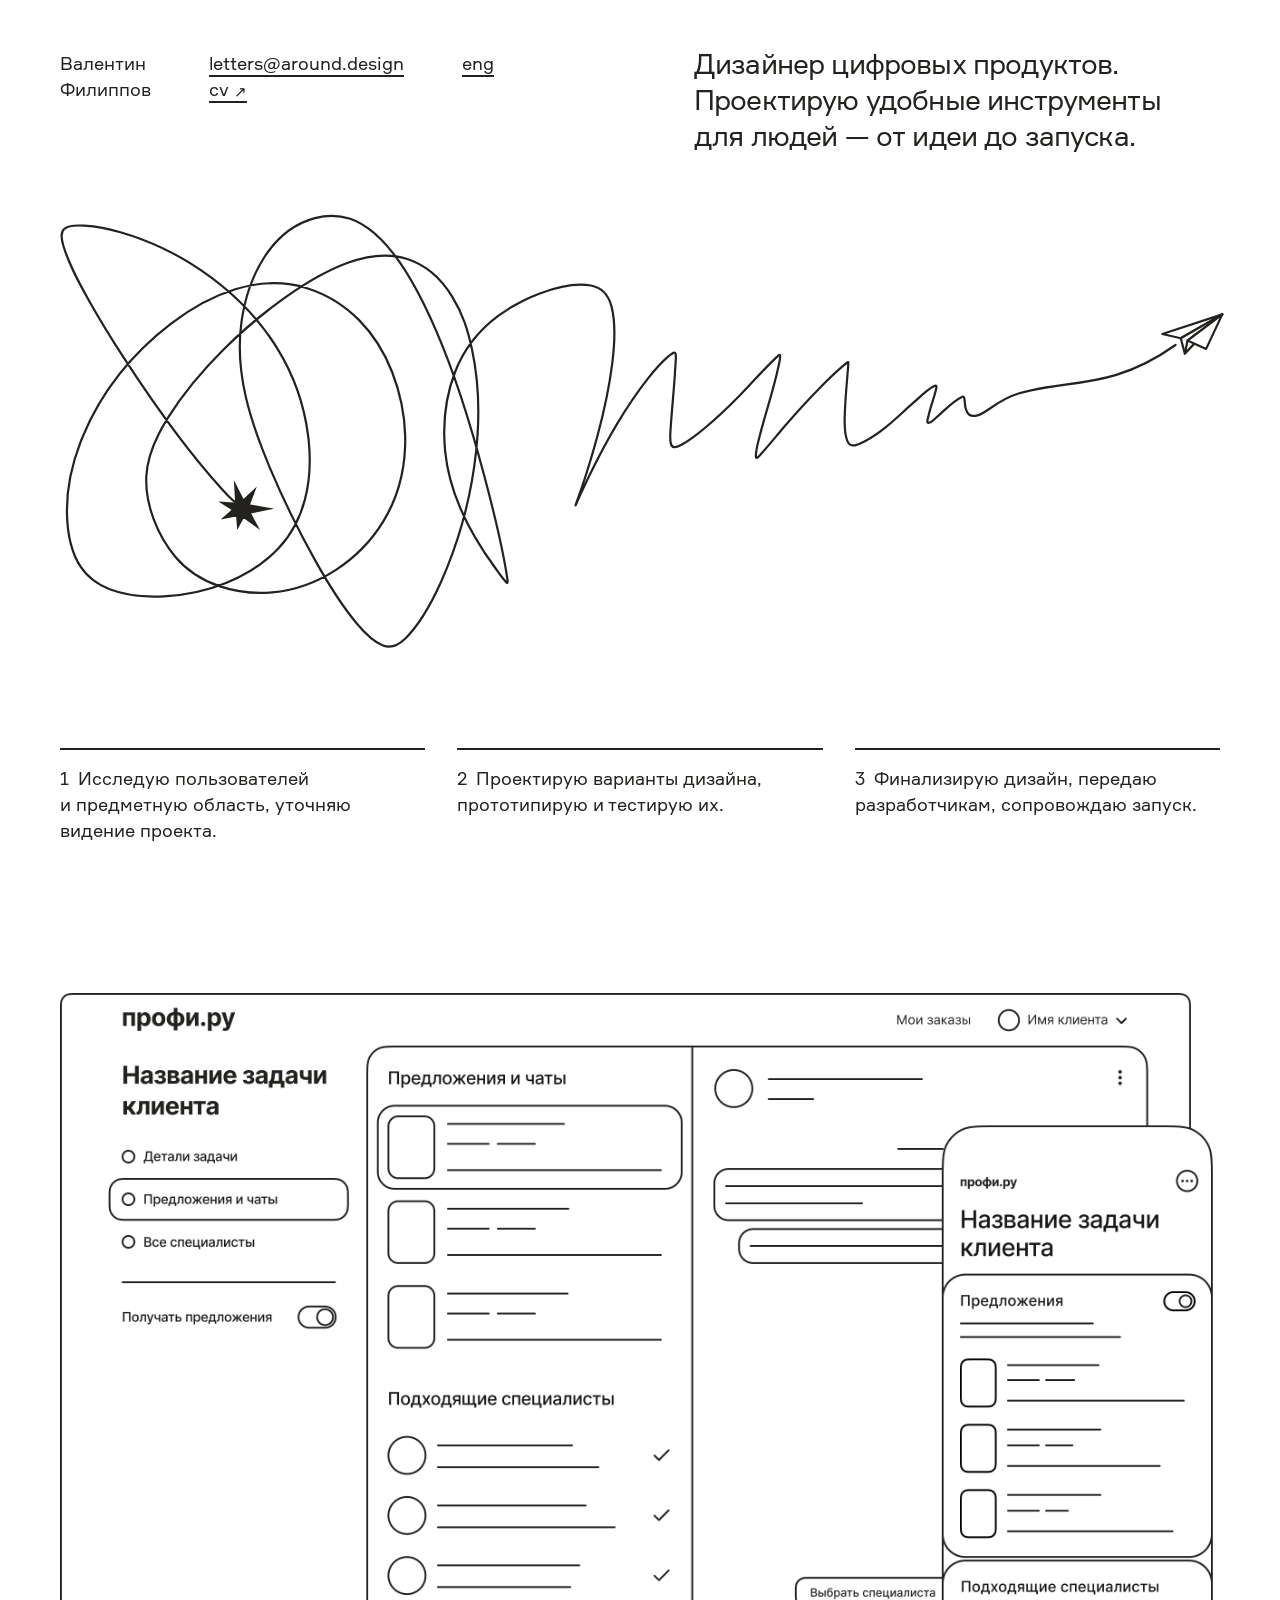
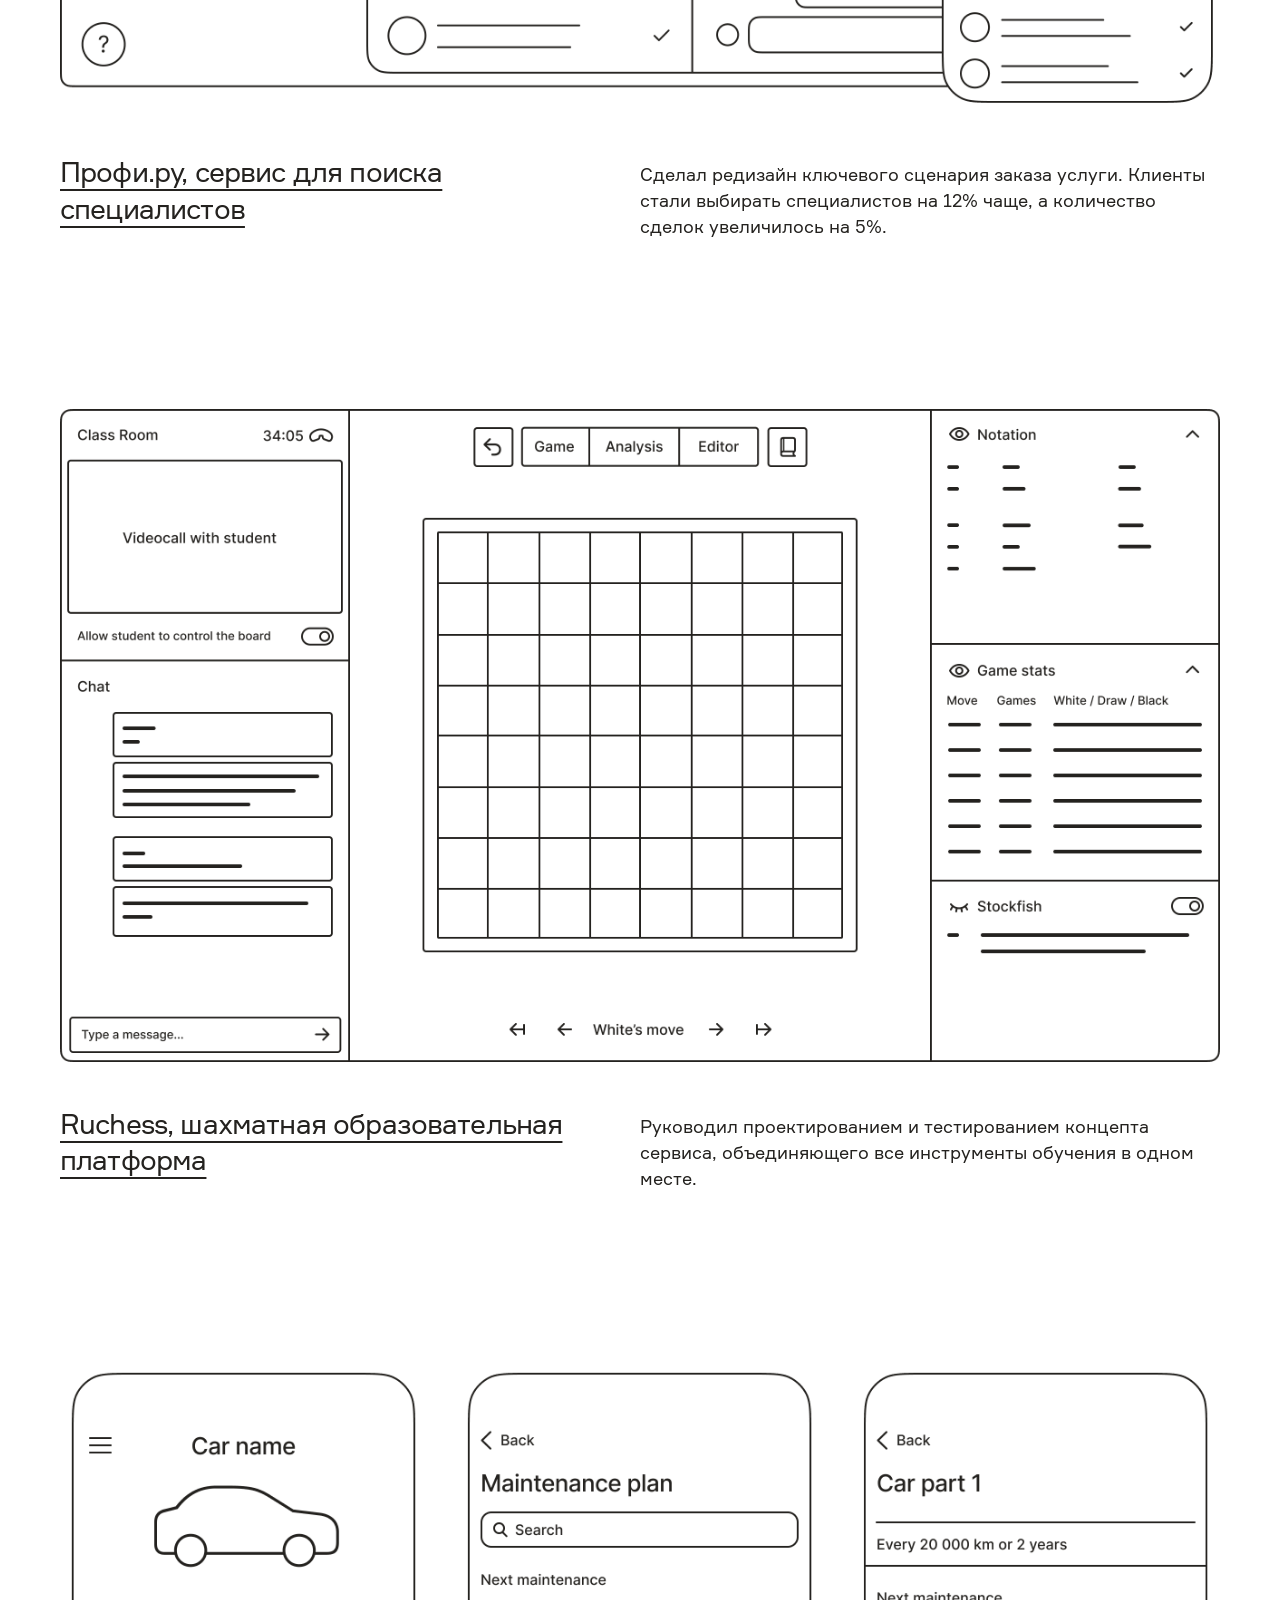
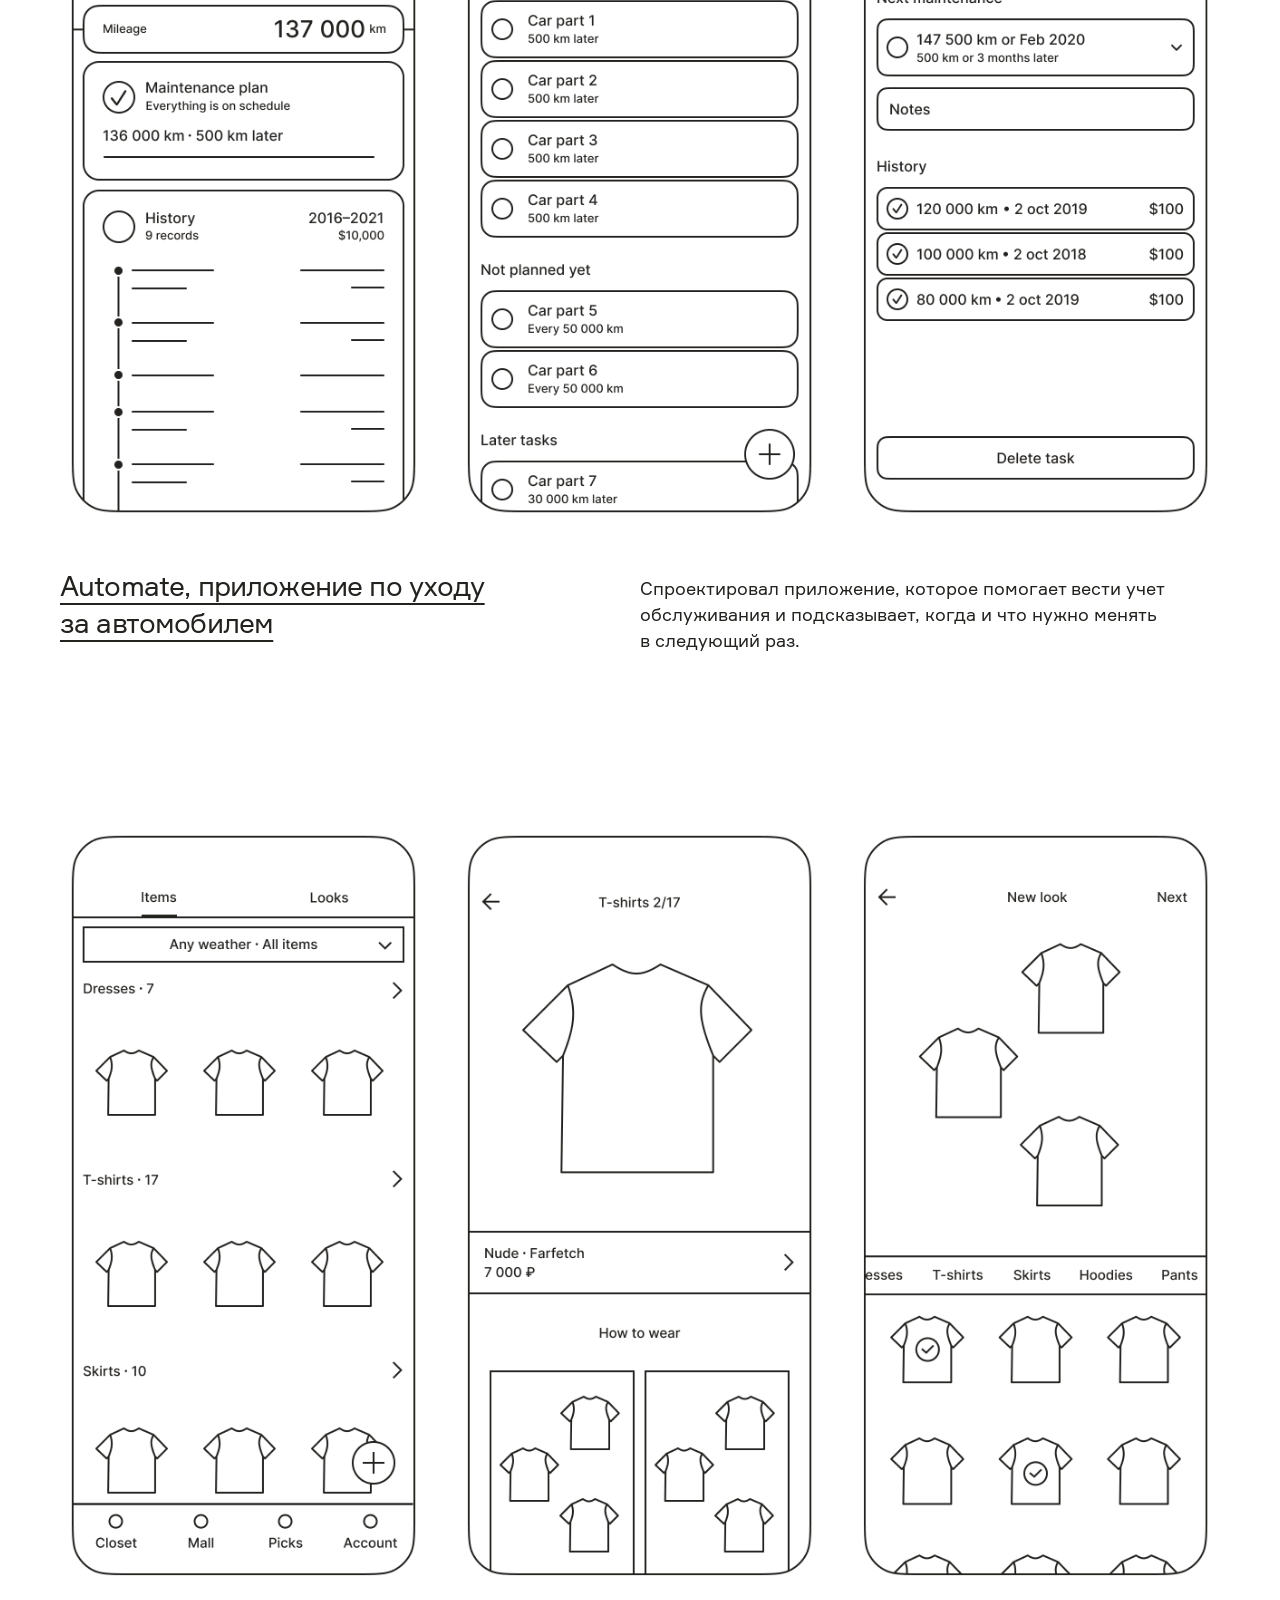
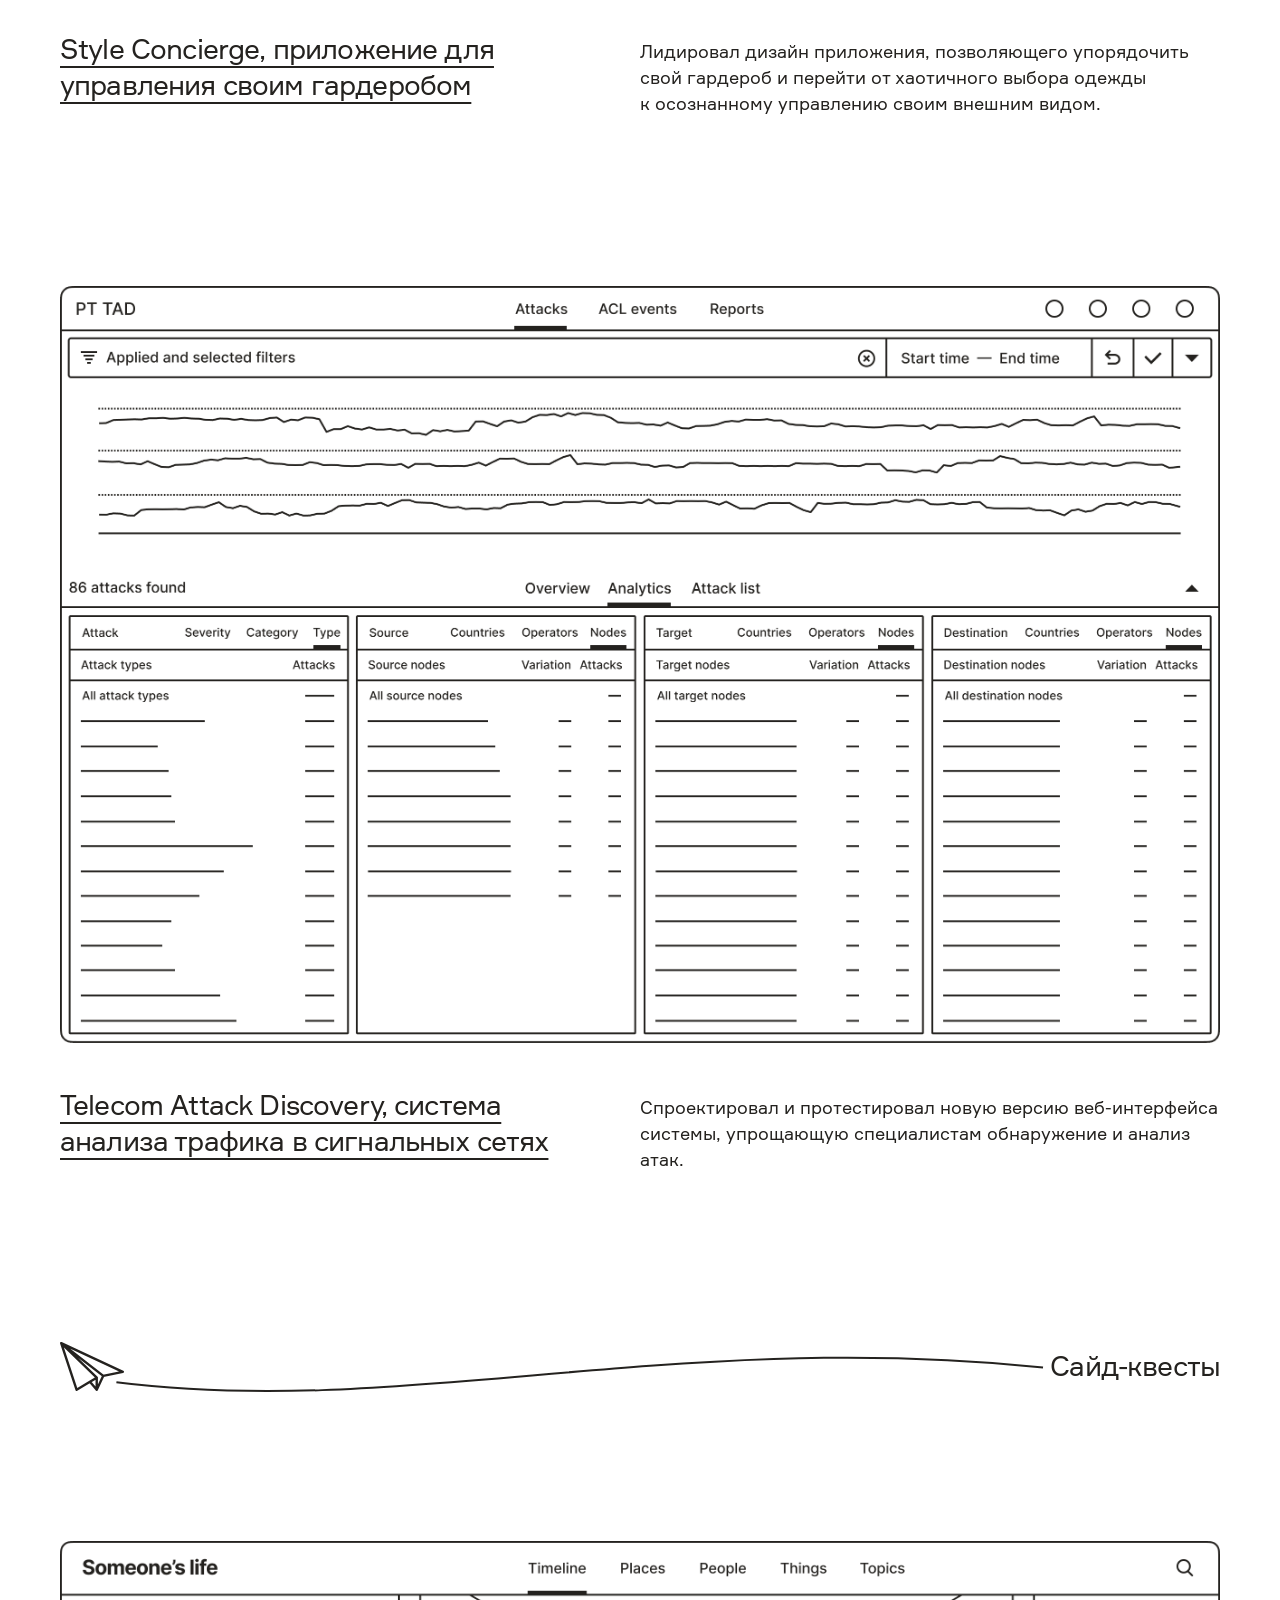
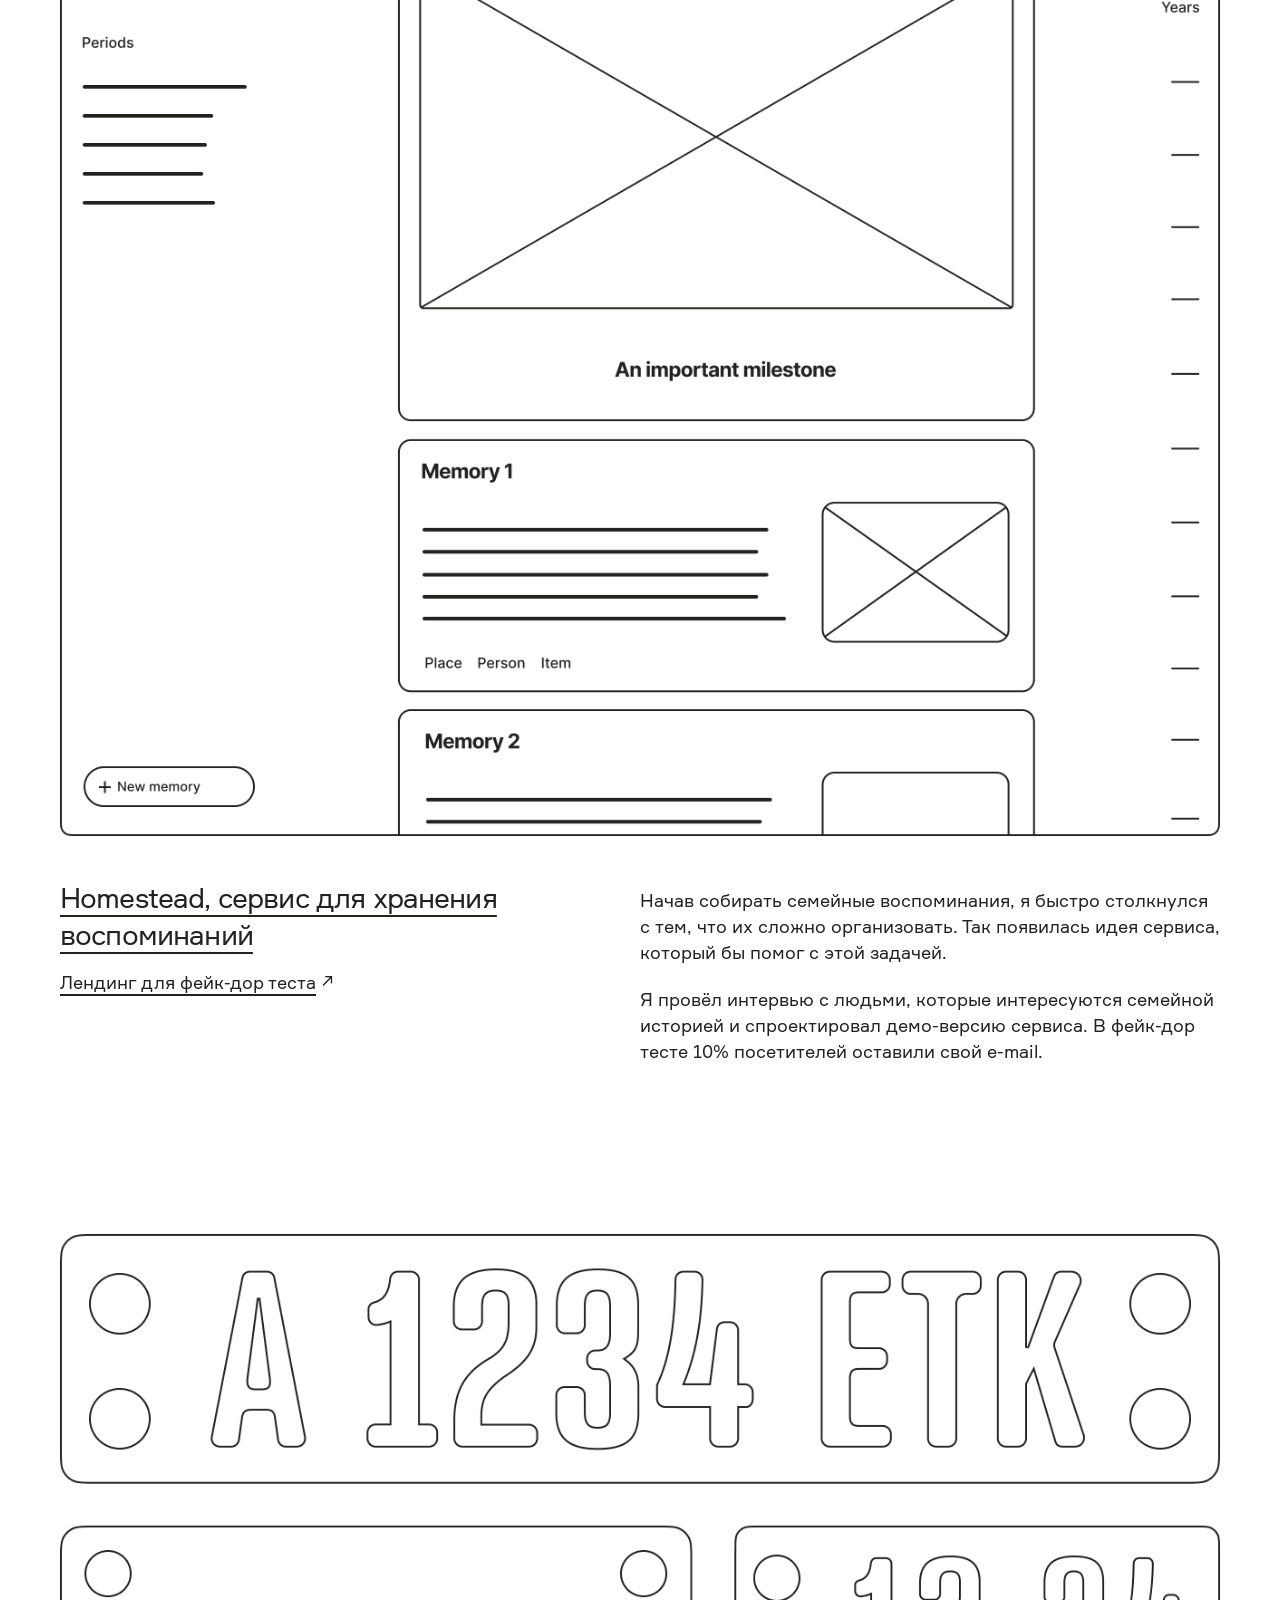
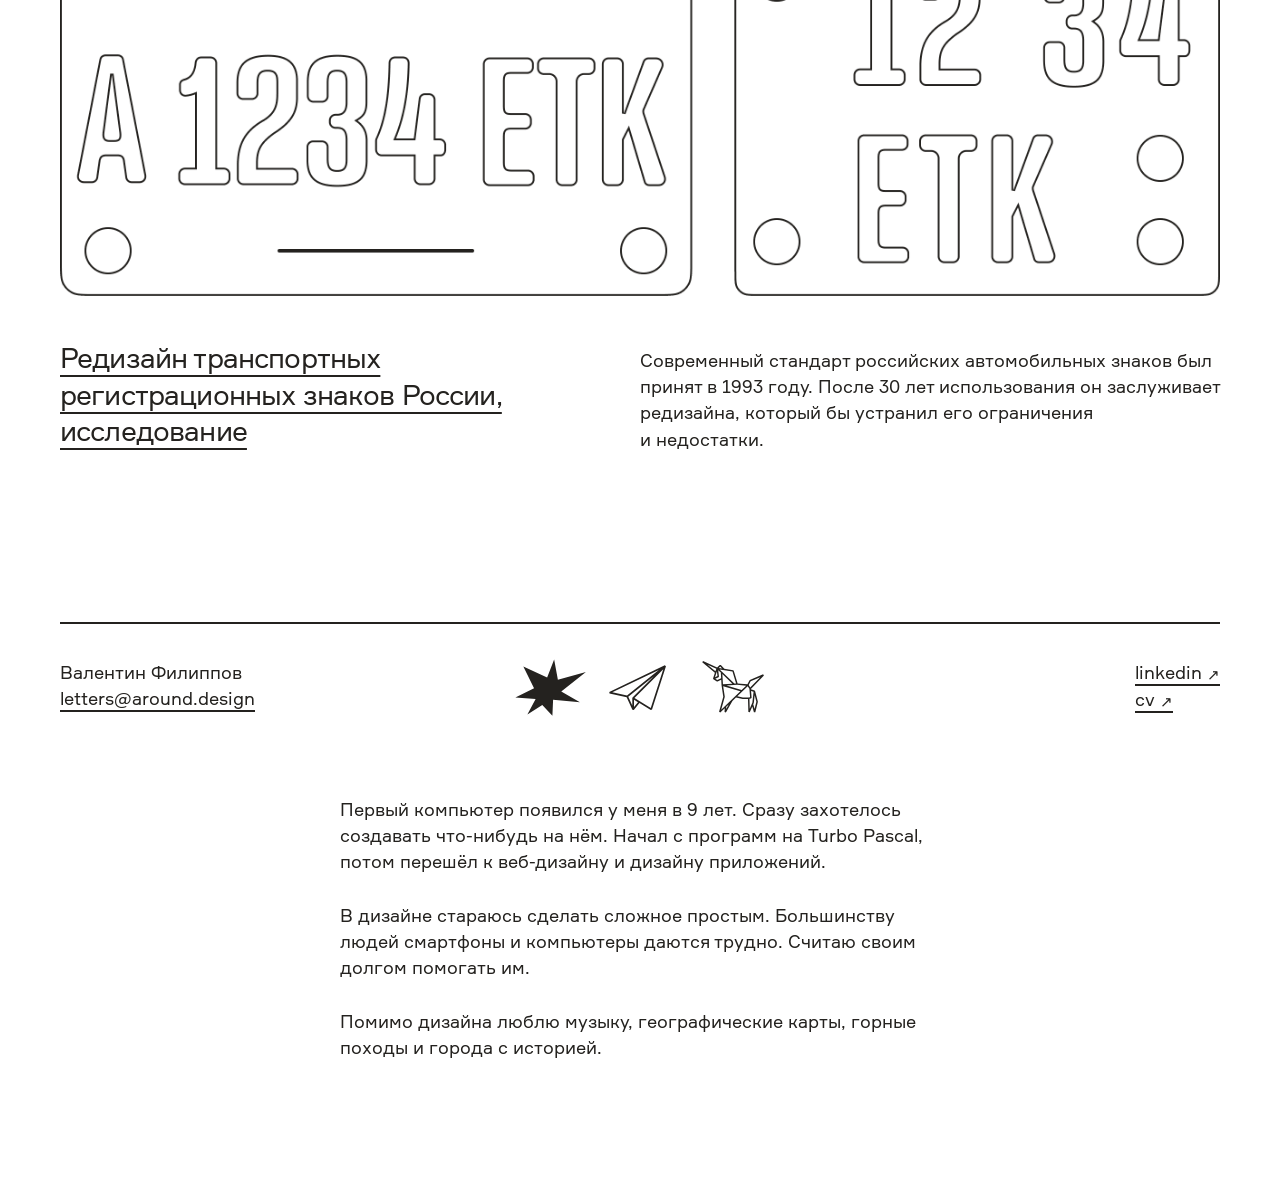
==== index.html @ aee0d285 "Let a finger tilt project images on a phone, up to the same angle as the cursor. Co-authored-by: Cur" ====
<!DOCTYPE html>
<html lang="ru">
<head>
    <meta charset="utf-8">
    <meta name="viewport" content="width=device-width, initial-scale=1.0">
    <title data-i18n="page_title">Валентин Филиппов, дизайнер цифровых продуктов</title>
    <meta id="meta-description" name="description" content="Валентин Филиппов — продуктовый дизайнер с опытом 15+ лет. Помогаю создавать профессиональные инструменты и B2C-приложения: от исследований и запуска MVP до роста метрик.">
    <meta name="author" content="Валентин Филиппов">
    <link rel="canonical" href="https://cv.around.design/">
    <link href="images/favicon.png" rel="icon">
    <link rel="stylesheet" href="style.css?v=77">
    <link rel="modulepreload" href="project-tilt.js?v=5">
    <link rel="modulepreload" href="hero-3d/hero-site.js?v=19">
    <link rel="modulepreload" href="hero-3d/hero-scene.js?v=12">
    <link rel="modulepreload" href="hero-3d/hero-shape.js?v=8">
    <link rel="modulepreload" href="hero-3d/geometry.js">

    <!-- Open Graph -->
    <meta property="og:type" content="profile">
    <meta property="og:locale" content="ru_RU">
    <meta property="og:site_name" content="Валентин Филиппов">
    <meta id="og-title" property="og:title" content="Валентин Филиппов, дизайнер цифровых продуктов">
    <meta id="og-description" property="og:description" content="Портфолио">
    <meta property="og:url" content="https://cv.around.design/">
    <meta property="og:image" content="https://cv.around.design/images/_og_image.png">

    <!-- Twitter Card -->
    <meta name="twitter:card" content="summary_large_image">
    <meta id="twitter-title" name="twitter:title" content="Валентин Филиппов, дизайнер цифровых продуктов">
    <meta id="twitter-description" name="twitter:description" content="Портфолио">
    <meta name="twitter:image" content="https://cv.around.design/images/_og_image.png">

    <!-- Structured data -->
    <script type="application/ld+json">
    {
        "@context": "https://schema.org",
        "@type": "Person",
        "name": "Валентин Филиппов",
        "alternateName": "Valentin Filippov",
        "jobTitle": "Product Designer",
        "email": "mailto:letters@around.design",
        "url": "https://cv.around.design/",
        "sameAs": [
            "https://www.linkedin.com/in/valentin-filippov/"
        ]
    }
    </script>
</head>
<body>
    <div class="page-wrapper">
        
        <header class="header container-wide fade-in delay-1">
            <div class="col-name" data-i18n="name">
                Валентин<br>Филиппов
            </div>
            <div class="header-gutter" aria-hidden="true"></div>
            <div class="col-contacts">
                <a href="mailto:letters@around.design" class="email-link"><span class="email-full">letters@around.design</span><span class="email-short">email</span></a><br class="email-br">
                <a href="files/Valentin Filippov CV.pdf" target="_blank" rel="noopener noreferrer" class="cv-link" data-i18n="cv" data-i18n-href="cv_link">CV <span class="arrow">↗</span></a>
            </div>
            <div class="header-gutter" aria-hidden="true"></div>
            <div class="col-language">
                <a href="#" id="lang-toggle" class="pseudo-link">eng</a>
            </div>
            <div class="col-hero">
                <h1 data-i18n="hero"><span class="hero-role-long">Дизайнер цифровых&nbsp;продуктов</span><span class="hero-role-short">Дизайнер&nbsp;продукта</span>. Проектирую&nbsp;удобные инструменты для&nbsp;людей &#151; от&nbsp;идеи до запуска. <a href="mailto:letters@around.design">Связаться</a></h1>
            </div>
            
            <div class="divider container-wide fade-in delay-2">
                <div class="hero-3d" id="hero-3d" aria-hidden="true">
                    <svg class="hero-sizer svg-desktop" viewBox="0 0 1577 589" width="1577" height="589" aria-hidden="true"></svg>
                    <svg class="hero-sizer svg-mobile" viewBox="0 0 407 275" width="407" height="275" aria-hidden="true"></svg>
                    <svg class="hero-scene hero-scene-desktop" xmlns="http://www.w3.org/2000/svg" viewBox="-851.58 -341.62 1703.16 683.24" fill="none" aria-hidden="true" width="100%" height="100%" preserveAspectRatio="xMidYMid meet">
  <path class="hero-line" fill="none" stroke="#24221f" stroke-width="3" stroke-linecap="round" stroke-linejoin="round" d="M-544.8 100.9C-554.2 95.3 -561.2 87.3 -568.5 79.2C-618.3 24 -661.8 -37.4 -702.2 -99.7C-719.4 -126.2 -733.2 -148.4 -748.6 -175.8C-762.2 -200 -776.3 -225.2 -784.4 -251.9C-786.3 -258.1 -789.4 -269 -783.8 -274.6C-777.5 -280.7 -763.8 -280 -756.3 -279.5C-741.1 -278.5 -720.9 -274.7 -706.9 -270.5C-667.7 -259.1 -630.3 -241.4 -596.6 -218.4C-555.8 -190.5 -519.9 -155 -493.7 -112.8C-469.4 -73.6 -454.8 -29.3 -450.6 16.6C-446 67.3 -455.9 120.5 -491.7 158.8C-530.7 200.4 -592 221.8 -647.9 224.4C-687 226.2 -736.6 220.2 -760.6 184.8C-774.8 163.8 -779.1 136.3 -779.6 111.6C-780.2 78.4 -773.2 46 -761.3 15.2C-736.5 -48.9 -692.4 -104.5 -638.1 -146.2C-586.3 -186 -518.8 -215.1 -453.2 -194.5C-397.7 -177 -358.5 -134.1 -337.7 -80.9C-312.1 -15.5 -312.1 61 -349.3 122.1C-381.5 174.8 -438.8 213.7 -500.8 219C-548.5 223 -600.5 208.3 -632.1 170.8C-656.5 141.8 -673.6 99.4 -671.7 61.1C-670.3 32 -657.4 5.6 -642.2 -18.5C-620.7 -52.8 -594 -84.1 -565.3 -112.5C-546.3 -131.4 -519.5 -154.7 -498 -170.8C-467.4 -193.9 -434 -215.7 -397.8 -229C-372.5 -238.3 -344.4 -242.8 -318 -234.5C-291.2 -226.2 -270.2 -206.4 -255.9 -183C-241.3 -159 -234.8 -138.9 -228.9 -111.1C-217.8 -58.9 -218.3 -4.9 -225.9 47.8C-233.6 101.8 -248.9 155.1 -271.1 204.9C-283.3 232 -298.7 261.7 -320.6 282.7C-329 290.6 -338.7 295.4 -349.9 291.2C-364.2 285.7 -376.4 272.3 -385.9 260.9C-408 234.5 -426 204.6 -442.7 174.5C-464.8 134.9 -485 93.9 -502.7 52.1C-529.8 -12 -552.4 -79.3 -542.2 -149.8C-533.9 -207.3 -503.6 -273.6 -442.5 -289.8C-428 -293.6 -412.6 -294.7 -395.6 -289.2C-366.6 -279.7 -344.7 -254.7 -327.8 -230.5C-299.4 -189.9 -279.4 -143.3 -261.8 -97.3C-242.2 -45.6 -226.3 7.5 -212.2 60.9C-199.9 107 -187.7 154 -180.8 201.2C-180.6 202.8 -180.3 207.2 -181.5 206.1C-187.3 200.3 -192.5 192.4 -197.2 185.9C-231.7 138.9 -259.7 86.2 -265.4 27.2C-269 -9.1 -265 -47.1 -251.7 -81.3C-239.8 -111.9 -219.5 -137.2 -193.4 -156.8C-174.4 -171 -158.9 -179.1 -136.7 -187.4C-115.9 -195.2 -90 -202.3 -67.4 -198.2C-52.1 -195.5 -43.5 -184.9 -39.5 -170.5C-32.6 -145.5 -35.1 -117.4 -38.3 -92.1C-45.5 -34.6 -61.5 22.1 -79.8 77C-82.3 84.6 -85.3 92.1 -87.9 99.7C-89.5 104.6 -83.8 90.5 -81.6 85.9C-66.7 53.8 -50.8 22 -32.7 -8.4C-19.6 -30.4 -5.5 -51.8 10.4 -71.9C18.8 -82.6 27.9 -93.2 38.4 -102.1C38.8 -102.5 44.1 -106.6 45.6 -107C48.5 -108 48.3 -101.8 48.1 -98.3C46.5 -62.3 42.9 -33.3 40.9 -0.7C40.5 4.6 40 11.6 41.5 17.1C43.1 23 47.8 22.1 52.5 20C65.3 14.2 77 4.4 87.6 -4.5C104.5 -18.5 120.3 -33.7 135.7 -49.4C152.2 -66.3 167.6 -84.3 184.9 -100.5C186.3 -101.8 189.5 -105.3 189.8 -103.4C190.4 -98.5 188.3 -90.8 187.3 -86.4C180.6 -54.9 169.9 -24.3 162.1 6.9C160 15.2 156.7 25.6 157 34.5C157.2 39.7 163.2 31.7 163.6 31.2C174.9 19 185.3 5.8 196.1 -6.8C211.6 -24.9 227.5 -42.4 244.2 -59.3C254.5 -69.7 265.1 -80 276.3 -89.5C277.6 -90.6 279 -91.8 280.4 -92.8C281 -93.3 282.5 -94.7 282.7 -93.9C282.7 -89.5 282.3 -86.3 282 -82.6C280.6 -65.2 278.9 -47.9 278.2 -30.5C277.7 -17.3 275.9 1.1 281.6 13.7C286.1 23.9 297.5 17.4 303.9 14.1C329.6 1.3 350.2 -20.5 371.6 -39.2C379.8 -46.4 388.9 -55.9 398.8 -61.2C404.3 -64.3 402.3 -58.3 401.5 -55.1C398.7 -43.8 394.3 -32.9 391.8 -21.6C391.1 -18.2 388.4 -11.3 391.8 -11.3C395.6 -11.3 403.1 -19.6 405.3 -21.4C415.1 -30 425.6 -41.6 437.8 -47C441.8 -48.7 440.4 -38 441.9 -32.3C444.5 -22.8 448 -19.1 458.5 -21.6C470.5 -24.4 484.5 -42.3 514 -51.3C581 -71.7 640 -55.1 727.5 -117.3"/>
  <path class="hero-star" fill="#24221f" fill-rule="nonzero" d="M-521.4 75.2L-533.8 107.9L-537.1 105.7ZM-542 105.8L-537.1 105.7L-533.8 107.9ZM-521.4 75.2L-537.1 105.7L-543.8 101.2ZM-542 105.8L-543.8 101.2L-537.1 105.7ZM-521.4 75.2L-543.8 101.2L-547.1 99ZM-542 105.8L-547.1 99L-543.8 101.2ZM-552.7 66.3L-535 101L-538.9 102ZM-542 105.8L-538.9 102L-535 101ZM-552.7 66.3L-538.9 102L-546.6 104.1ZM-542 105.8L-546.6 104.1L-538.9 102ZM-552.7 66.3L-546.6 104.1L-550.5 105.2ZM-542 105.8L-550.5 105.2L-546.6 104.1ZM-573.9 95.3L-542 97.4L-545.7 100.3ZM-542 105.8L-545.7 100.3L-542 97.4ZM-573.9 95.3L-545.7 100.3L-548.2 107.9ZM-542 105.8L-548.2 107.9L-545.7 100.3ZM-573.9 95.3L-548.2 107.9L-547 112.6ZM-542 105.8L-547 112.6L-548.2 107.9ZM-542 105.8L-543.2 109.6L-547 112.6ZM-542 105.8L-540.7 102L-543.2 109.6ZM-542 105.8L-542 97.4L-540.7 102ZM-570.6 119.8L-547.7 99.7L-543 101.8ZM-570.6 119.8L-543 101.8L-539.5 109ZM-570.6 119.8L-539.5 109L-540.7 114ZM-548.2 134.2L-550.3 106.3L-547.3 111.2ZM-542 105.8L-547.3 111.2L-550.3 106.3ZM-548.2 134.2L-547.3 111.2L-539.5 112.9ZM-542 105.8L-539.5 112.9L-547.3 111.2ZM-548.2 134.2L-539.5 112.9L-534.7 109.7ZM-542 105.8L-534.7 109.7L-539.5 112.9ZM-542 105.8L-537.7 104.8L-534.7 109.7ZM-542 105.8L-545.5 103.1L-537.7 104.8ZM-542 105.8L-550.3 106.3L-545.5 103.1ZM-517 134.2L-546.2 113.2L-543.2 110.5ZM-542 105.8L-543.2 110.5L-546.2 113.2ZM-517 134.2L-543.2 110.5L-537.2 105.2ZM-542 105.8L-537.2 105.2L-543.2 110.5ZM-517 134.2L-537.2 105.2L-534.2 102.6ZM-542 105.8L-534.2 102.6L-537.2 105.2ZM-498 105.3L-539.1 113.7L-539.2 109.7ZM-542 105.8L-539.2 109.7L-539.1 113.7ZM-498 105.3L-539.2 109.7L-539.3 101.7ZM-542 105.8L-539.3 101.7L-539.2 109.7ZM-498 105.3L-539.3 101.7L-539.3 97.7ZM-542 105.8L-539.3 97.7L-539.3 101.7ZM-542 105.8L-548.9 101.8L-542 97.8ZM-542 105.8L-548.9 109.8L-548.9 101.8ZM-542 105.8L-542 113.8L-548.9 109.8ZM-542 105.8L-535.1 109.8L-542 113.8ZM-542 105.8L-535.1 101.8L-535.1 109.8ZM-542 105.8L-542 97.8L-535.1 101.8ZM-542 105.8L-542 113.8L-548.9 109.8ZM-542 105.8L-548.9 109.8L-548.9 101.8ZM-542 105.8L-548.9 101.8L-542 97.8ZM-542 105.8L-542 97.8L-535.1 101.8ZM-542 105.8L-535.1 101.8L-535.1 109.8ZM-542 105.8L-535.1 109.8L-542 113.8Z"/>
  <circle class="hero-core" fill="#24221f" cx="-542" cy="105.8" r="8.4"/>
  <path class="hero-face" fill="#ffffff" stroke="#24221f" stroke-width="3" stroke-linecap="round" stroke-linejoin="round" d="M791.1 -158.9L734.6 -126.5L709.6 -132.2Z"/>
  <path class="hero-face" fill="#ffffff" stroke="#24221f" stroke-width="3" stroke-linecap="round" stroke-linejoin="round" d="M791.1 -158.9L740.2 -105.6L734.6 -126.5Z"/>
  <path class="hero-face" fill="#ffffff" stroke="#24221f" stroke-width="3" stroke-linecap="round" stroke-linejoin="round" d="M791.1 -158.9L743.8 -123.4L740.2 -105.6Z"/>
  <path class="hero-face" fill="#ffffff" stroke="#24221f" stroke-width="3" stroke-linecap="round" stroke-linejoin="round" d="M791.1 -158.9L769.1 -112L743.8 -123.4Z"/>
</svg>
                    <svg class="hero-scene hero-scene-mobile" xmlns="http://www.w3.org/2000/svg" viewBox="-219.78 -159.5 439.56 319" fill="none" aria-hidden="true" width="100%" height="100%" preserveAspectRatio="xMidYMid meet">
  <path class="hero-line" fill="none" stroke="#24221f" stroke-width="1.5" stroke-linecap="round" stroke-linejoin="round" d="M-122.9 46.2C-126 43.6 -128.3 39.8 -130.7 36.1C-147.1 10.4 -161.5 -18.1 -174.8 -47C-180.5 -59.3 -185 -69.6 -190.1 -82.3C-194.6 -93.5 -199.2 -105.3 -201.9 -117.7C-202.5 -120.5 -203.6 -125.6 -201.7 -128.2C-199.6 -131 -195.1 -130.7 -192.6 -130.5C-187.6 -130 -181 -128.2 -176.3 -126.3C-163.4 -121 -151.1 -112.8 -140 -102.1C-126.5 -89.1 -114.7 -72.7 -106 -53.1C-98 -34.9 -93.2 -14.3 -91.8 7C-90.3 30.6 -93.6 55.3 -105.4 73C-118.2 92.4 -138.4 102.3 -156.9 103.5C-169.8 104.3 -186.1 101.6 -194 85.1C-198.7 75.4 -200.1 62.6 -200.3 51.1C-200.5 35.7 -198.2 20.7 -194.3 6.4C-186.1 -23.4 -171.6 -49.2 -153.6 -68.6C-136.6 -87.1 -114.3 -100.6 -92.7 -91C-74.4 -82.9 -61.4 -63 -54.6 -38.3C-46.1 -7.9 -46.1 27.7 -58.4 56C-69 80.5 -87.9 98.6 -108.4 101C-124.1 102.9 -141.2 96.1 -151.7 78.6C-159.7 65.2 -165.4 45.5 -164.7 27.7C-164.3 14.2 -160 1.9 -155 -9.3C-147.9 -25.2 -139.1 -39.7 -129.6 -52.9C-123.4 -61.7 -114.5 -72.5 -107.4 -80C-97.3 -90.7 -86.3 -100.9 -74.4 -107C-66 -111.3 -56.8 -113.4 -48.1 -109.6C-39.3 -105.7 -32.3 -96.5 -27.6 -85.6C-22.8 -74.5 -20.6 -65.2 -18.7 -52.3C-15 -28 -15.2 -2.9 -17.7 21.5C-20.3 46.6 -25.3 71.4 -32.6 94.4C-36.6 107.1 -41.7 120.8 -49 130.6C-51.7 134.3 -54.9 136.5 -58.6 134.5C-63.3 132 -67.3 125.8 -70.5 120.5C-77.8 108.2 -83.7 94.3 -89.2 80.4C-96.5 62 -103.2 42.9 -109 23.5C-117.9 -6.3 -125.4 -37.5 -122 -70.2C-119.3 -97 -109.3 -127.7 -89.1 -135.3C-84.4 -137 -79.3 -137.6 -73.7 -135C-64.1 -130.6 -56.9 -119 -51.3 -107.7C-41.9 -88.9 -35.3 -67.3 -29.6 -45.8C-23.1 -21.8 -17.9 2.8 -13.2 27.6C-9.2 49 -5.1 70.8 -2.8 92.8C-2.8 93.5 -2.7 95.6 -3.1 95C-5 92.3 -6.7 88.7 -8.3 85.7C-19.6 63.8 -28.9 39.3 -30.8 11.9C-31.9 -4.9 -30.6 -22.6 -26.2 -38.4C-22.3 -52.7 -15.6 -64.4 -7 -73.5C-0.7 -80.1 4.4 -83.9 11.7 -87.7C18.6 -91.3 27.1 -94.6 34.5 -92.7C39.6 -91.5 42.4 -86.6 43.8 -79.9C46.1 -68.3 45.2 -55.2 44.2 -43.5C41.8 -16.7 36.5 9.6 30.5 35C29.6 38.6 28.6 42.1 27.8 45.6C27.3 47.9 29.2 41.3 29.9 39.2C34.8 24.3 40 9.5 46 -4.6C50.3 -14.8 55 -24.7 60.2 -34.1C63 -39 66 -44 69.4 -48.1C69.6 -48.3 71.3 -50.2 71.8 -50.4C72.8 -50.8 72.7 -48 72.7 -46.3C72.1 -29.6 70.9 -16.1 70.3 -1C70.2 1.5 70 4.7 70.5 7.3C71 10 72.5 9.6 74.1 8.6C78.3 5.9 82.2 1.3 85.7 -2.8C91.2 -9.3 96.5 -16.3 101.5 -23.6C107 -31.5 112.1 -39.8 117.8 -47.4C118.2 -47.9 119.3 -49.6 119.4 -48.7C119.6 -46.4 118.9 -42.9 118.6 -40.8C116.3 -26.2 112.8 -12 110.2 2.5C109.5 6.4 108.5 11.2 108.6 15.3C108.6 17.8 110.6 14 110.7 13.8C114.5 8.1 117.9 2 121.5 -3.9C126.6 -12.2 131.8 -20.4 137.3 -28.2C138.6 -30 141.8 -34.2 142.8 -35.2"/>
  <path class="hero-star" fill="#24221f" fill-rule="nonzero" d="M-112.1 38.3L-121.6 49.1L-122.5 47.8ZM-124.4 47.1L-122.5 47.8L-121.6 49.1ZM-112.1 38.3L-122.5 47.8L-124.4 45.1ZM-124.4 47.1L-124.4 45.1L-122.5 47.8ZM-112.1 38.3L-124.4 45.1L-125.4 43.7ZM-124.4 47.1L-125.4 43.7L-124.4 45.1ZM-122.7 30.3L-121 46.3L-122.6 46.1ZM-124.4 47.1L-122.6 46.1L-121 46.3ZM-122.7 30.3L-122.6 46.1L-125.9 45.8ZM-124.4 47.1L-125.9 45.8L-122.6 46.1ZM-122.7 30.3L-125.9 45.8L-127.5 45.6ZM-124.4 47.1L-127.5 45.6L-125.9 45.8ZM-135 38.4L-123.1 43.9L-125 44.4ZM-124.4 47.1L-125 44.4L-123.1 43.9ZM-135 38.4L-125 44.4L-127.1 47ZM-124.4 47.1L-127.1 47L-125 44.4ZM-135 38.4L-127.1 47L-127.3 49ZM-124.4 47.1L-127.3 49L-127.1 47ZM-124.4 47.1L-125.4 48.4L-127.3 49ZM-124.4 47.1L-123.3 45.8L-125.4 48.4ZM-124.4 47.1L-123.1 43.9L-123.3 45.8ZM-137.3 48.3L-125.7 43.9L-124.2 45.4ZM-137.3 48.3L-124.2 45.4L-123.9 48.7ZM-137.3 48.3L-123.9 48.7L-125.1 50.4ZM-131 57.1L-127.7 46.1L-127.2 48.4ZM-124.4 47.1L-127.2 48.4L-127.7 46.1ZM-131 57.1L-127.2 48.4L-124.4 50.2ZM-124.4 47.1L-124.4 50.2L-127.2 48.4ZM-131 57.1L-124.4 50.2L-122.2 49.7ZM-124.4 47.1L-122.2 49.7L-124.4 50.2ZM-124.4 47.1L-122.6 47.3L-122.2 49.7ZM-124.4 47.1L-125.4 45.6L-122.6 47.3ZM-124.4 47.1L-127.7 46.1L-125.4 45.6ZM-119 61.7L-127.1 49.3L-125.5 48.7ZM-124.4 47.1L-125.5 48.7L-127.1 49.3ZM-119 61.7L-125.5 48.7L-122.5 47.6ZM-124.4 47.1L-122.5 47.6L-125.5 48.7ZM-119 61.7L-122.5 47.6L-120.9 47ZM-124.4 47.1L-120.9 47L-122.5 47.6ZM-107.5 53.3L-124.5 50.6L-123.9 49ZM-124.4 47.1L-123.9 49L-124.5 50.6ZM-107.5 53.3L-123.9 49L-122.8 45.9ZM-124.4 47.1L-122.8 45.9L-123.9 49ZM-107.5 53.3L-122.8 45.9L-122.2 44.4ZM-124.4 47.1L-122.2 44.4L-122.8 45.9ZM-124.4 47.1L-127.2 45.4L-124.4 43.8ZM-124.4 47.1L-127.2 48.7L-127.2 45.4ZM-124.4 47.1L-124.4 50.4L-127.2 48.7ZM-124.4 47.1L-121.6 48.7L-124.4 50.4ZM-124.4 47.1L-121.6 45.4L-121.6 48.7ZM-124.4 47.1L-124.4 43.8L-121.6 45.4ZM-124.4 47.1L-124.4 50.4L-127.2 48.7ZM-124.4 47.1L-127.2 48.7L-127.2 45.4ZM-124.4 47.1L-127.2 45.4L-124.4 43.8ZM-124.4 47.1L-124.4 43.8L-121.6 45.4ZM-124.4 47.1L-121.6 45.4L-121.6 48.7ZM-124.4 47.1L-121.6 48.7L-124.4 50.4Z"/>
  <circle class="hero-core" fill="#24221f" cx="-124.4" cy="47.1" r="3.4"/>
  <path class="hero-face" fill="#ffffff" stroke="#24221f" stroke-width="1.5" stroke-linecap="round" stroke-linejoin="round" d="M174.2 -55.3L146.6 -39.6L134.4 -42.3Z"/>
  <path class="hero-face" fill="#ffffff" stroke="#24221f" stroke-width="1.5" stroke-linecap="round" stroke-linejoin="round" d="M174.2 -55.3L149.3 -29.4L146.6 -39.6Z"/>
  <path class="hero-face" fill="#ffffff" stroke="#24221f" stroke-width="1.5" stroke-linecap="round" stroke-linejoin="round" d="M174.2 -55.3L151.1 -38.1L149.3 -29.4Z"/>
  <path class="hero-face" fill="#ffffff" stroke="#24221f" stroke-width="1.5" stroke-linecap="round" stroke-linejoin="round" d="M174.2 -55.3L163.4 -32.5L151.1 -38.1Z"/>
</svg>
                </div>
            </div>
            <script>
                import("./hero-3d/hero-site.js?v=19");
            </script>
        </header>

        <section class="process container-wide fade-in delay-3">
            <div class="process-step">
                <p data-i18n="process_1">1&ensp;Исследую пользователей и&nbsp;предметную область, уточняю видение проекта.</p>
            </div>
            <div class="process-step">
                <p data-i18n="process_2">2&ensp;Проектирую варианты дизайна, прототипирую и тестирую их.</p>
            </div>
            <div class="process-step">
                <p data-i18n="process_3">3&ensp;Финализирую дизайн, передаю разработчикам, сопровождаю запуск.</p>
            </div>
        </section>

        <!-- Единая секция проектов -->
        <section class="projects container fade-in delay-4">

            <div class="project project-profi">
                <a href="https://around.design/projects/profi-ru/" class="project-image-link" data-i18n-href="profi_link">
                    <div class="project-image">
                        <img src="images/profi-sketch.png" alt="Профи.ру, сервис для поиска специалистов" data-i18n-alt="profi_title" class="img-base">
                        <div class="img-hover-wrap"><img src="images/profi-real.png" alt="Профи.ру, сервис для поиска специалистов" data-i18n-alt="profi_title" class="img-hover"></div>
                    </div>
                </a>
                <div class="project-text">
                    <div class="project-left">
                        <h2><a href="https://around.design/projects/profi-ru/" class="pseudo-link" data-i18n="profi_title" data-i18n-href="profi_link">Профи.ру, сервис для поиска специалистов</a></h2>
                    </div>
                    <div class="project-right" data-i18n="profi_desc">
                        <p>Сделал редизайн ключевого сценария заказа услуги. Клиенты стали выбирать специалистов на&nbsp;12% чаще, а&nbsp;количество сделок увеличилось на&nbsp;5%.</p>
                    </div>
                </div>
            </div>
            

            <div class="project project-ruchess">
                <a href="https://around.design/projects/ruchess/" class="project-image-link" data-i18n-href="ruchess_link">
                    <div class="project-image">
                        <img src="images/ruchess-sketch.png" alt="Ruchess, шахматная образовательная платформа" data-i18n-alt="ruchess_title" class="img-base">
                        <div class="img-hover-wrap"><img src="images/ruchess-real.png" alt="Ruchess, шахматная образовательная платформа" data-i18n-alt="ruchess_title" class="img-hover"></div>
                    </div>
                </a>
                <div class="project-text">
                    <div class="project-left">
                        <h2><a href="https://around.design/projects/ruchess/" class="pseudo-link" data-i18n="ruchess_title" data-i18n-href="ruchess_link">Ruchess, шахматная образовательная платформа</a></h2>
                    </div>
                    <div class="project-right" data-i18n="ruchess_desc">
                        <p>Руководил проектированием и&nbsp;тестированием концепта сервиса, объединяющего все инструменты обучения в&nbsp;одном месте.</p>
                    </div>
                </div>
            </div>

            <div class="project project-automate">
                <a href="https://around.design/projects/automate/" class="project-image-link" data-i18n-href="automate_link">
                    <div class="project-image">
                        <img src="images/automate-sketch.png" alt="Automate, приложение по уходу за автомобилем" data-i18n-alt="automate_title" class="img-base">
                        <div class="img-hover-wrap"><img src="images/automate-real.png" alt="Automate, приложение по уходу за автомобилем" data-i18n-alt="automate_title" class="img-hover"></div>
                    </div>
                </a>
                <div class="project-text">
                    <div class="project-left">
                        <h2><a href="https://around.design/projects/automate/" class="pseudo-link" data-i18n="automate_title" data-i18n-href="automate_link">Automate, приложение по&nbsp;уходу за&nbsp;автомобилем</a></h2>
                    </div>
                    <div class="project-right" data-i18n="automate_desc">
                        <p>Спроектировал приложение, которое помогает вести учет обслуживания и&nbsp;подсказывает, когда и&nbsp;что нужно менять в&nbsp;следующий раз.</p>
                    </div>
                </div>
            </div>

            <div class="project project-style">
                <a href="https://around.design/projects/style-concierge/" class="project-image-link" data-i18n-href="style_link">
                    <div class="project-image">
                        <img src="images/styleconcierge-sketch.png" alt="Style Concierge, приложение для управления гардеробом" data-i18n-alt="style_title" class="img-base">
                        <div class="img-hover-wrap"><img src="images/styleconcierge-real.png" alt="Style Concierge, приложение для управления гардеробом" data-i18n-alt="style_title" class="img-hover"></div>
                    </div>
                </a>
                <div class="project-text">
                    <div class="project-left">
                        <h2><a href="https://around.design/projects/style-concierge/" class="pseudo-link" data-i18n="style_title" data-i18n-href="style_link">Style Concierge, приложение для управления своим гардеробом</a></h2>
                    </div>
                    <div class="project-right" data-i18n="style_desc">
                        <p>Лидировал дизайн приложения, позволяющего упорядочить свой гардероб и&nbsp;перейти от хаотичного выбора одежды к&nbsp;осознанному управлению своим внешним видом.</p>
                    </div>
                </div>
            </div>

            <div class="project project-tad">
                <a href="https://around.design/projects/tad/" class="project-image-link" data-i18n-href="tad_link">
                    <div class="project-image">
                        <img src="images/tad-sketch.png" alt="Telecom Attack Discovery, система анализа трафика в сигнальных сетях" data-i18n-alt="tad_title" class="img-base">
                        <div class="img-hover-wrap"><img src="images/tad-real.png" alt="Telecom Attack Discovery, система анализа трафика в сигнальных сетях" data-i18n-alt="tad_title" class="img-hover"></div>
                    </div>
                </a>
                <div class="project-text">
                    <div class="project-left">
                        <h2><a href="https://around.design/projects/tad/" class="pseudo-link" data-i18n="tad_title" data-i18n-href="tad_link">Telecom Attack Discovery, система анализа трафика в&nbsp;сигнальных сетях</a></h2>
                    </div>
                    <div class="project-right" data-i18n="tad_desc">
                        <p>Спроектировал и протестировал новую версию веб-интерфейса системы, упрощающую специалистам обнаружение и&nbsp;анализ атак.</p>
                    </div>
                </div>
            </div>

            <!-- Блок заголовка: внутри секции проектов -->
            <div class="side-quests-header">
                <img src="images/plane-left.svg" alt="" class="side-quests-icon">
                <svg class="side-quests-line" viewBox="0 0 936 56" preserveAspectRatio="none" aria-hidden="true" focusable="false">
                    <path d="M0.41354 39.6587C288.997 90.2014 561.64 -34.7673 934.78 18.7676" stroke="#24221F" stroke-width="3" fill="none"/>
                </svg>
                <h2 class="side-quests-title" data-i18n="side_quests_title">Сайд-квесты</h2>
            </div>

            <div class="project project-homestead">
                <a href="https://around.design/landings/homestead/" target="_blank" rel="noopener noreferrer" class="project-image-link" data-i18n-href="homestead_link">
                    <div class="project-image">
                        <img src="images/homestead-sketch.png" alt="Homestead, Сервис для хранения воспоминаний" data-i18n-alt="homestead_title" class="img-base">
                        <div class="img-hover-wrap"><img src="images/homestead-real.png" alt="Homestead, Сервис для хранения воспоминаний" data-i18n-alt="homestead_title" class="img-hover"></div>
                    </div>
                </a>
                <div class="project-text">
                    <div class="project-left">
                        <h2><a href="https://around.design/landings/homestead/" target="_blank" rel="noopener noreferrer" class="pseudo-link" data-i18n="homestead_title" data-i18n-href="homestead_link">Homestead, сервис для хранения воспоминаний</a></h2>
                        <p class="desktop-only"><a href="https://around.design/landings/homestead/" target="_blank" rel="noopener noreferrer" class="pseudo-link" data-i18n="homestead_linktext" data-i18n-href="homestead_link">Лендинг для фейк-дор теста</a> ↗︎<br>&nbsp;</p>
                    </div>
                    <div class="project-right" data-i18n="homestead_desc">
                        <p>Начав собирать семейные воспоминания, я быстро столкнулся с&nbsp;тем, что их сложно организовать. Так появилась идея сервиса, который бы помог с&nbsp;этой задачей.</p>
                        <p>Я провёл интервью с людьми, которые интересуются семейной историей и спроектировал демо-версию сервиса. В фейк-дор тесте 10% посетителей оставили свой e-mail.</p>
                    </div>
                </div>
            </div>

            <div class="project project-plates">
                <a href="https://around.design/projects/russian-license-plates/" class="project-image-link" data-i18n-href="plates_link">
                    <div class="project-image">
                        <img src="images/licenseplates-sketch.png" alt="Проект редизайна российских автомобильных номерных знаков" data-i18n-alt="plates_title" class="img-base">
                        <div class="img-hover-wrap"><img src="images/licenseplates-real.png" alt="Проект редизайна российских автомобильных номерных знаков" data-i18n-alt="plates_title" class="img-hover"></div>
                    </div>
                </a>
                <div class="project-text">
                    <div class="project-left">
                        <h2><a href="https://around.design/projects/russian-license-plates/" class="pseudo-link" data-i18n="plates_title" data-i18n-href="plates_link">Редизайн транспортных регистрационных знаков России, исследование</a></h2>
                    </div>
                    <div class="project-right" data-i18n="plates_desc">
                        <p>Современный стандарт российских автомобильных знаков был принят в&nbsp;1993 году. После 30 лет использования он заслуживает редизайна, который бы устранил его ограничения и&nbsp;недостатки.</p>
                    </div>
                </div>
            </div>

        </section>

        <footer class="footer container-wide">
            <div class="footer-grid">
                <div class="footer-left">
                    <span data-i18n="footer_name">Валентин Филиппов</span><br>
                    <a href="mailto:letters@around.design"><span class="email-full">letters@around.design</span><span class="email-short">email</span></a>
                </div>
                <div class="footer-center">
                    <img src="images/footer-mascots.svg" alt="Footer Logo">
                </div>
                <div class="footer-right">
                    <div class="footer-links">
                        <a href="https://www.linkedin.com/in/valentin-filippov/" target="_blank" rel="noopener noreferrer">linkedin <span class="arrow">↗</span></a>
                        <a href="files/Valentin Filippov CV.pdf" target="_blank" rel="noopener noreferrer" data-i18n="cv" data-i18n-href="cv_link">cv <span class="arrow">↗</span></a>
                    </div>
                </div>
            </div>

            <div class="footer-bio" data-i18n="bio">
                <p>Первый компьютер появился у меня в&nbsp;9 лет. Сразу захотелось создавать что-нибудь на нём. Начал с&nbsp;программ на Turbo Pascal, потом перешёл к&nbsp;веб-дизайну и&nbsp;дизайну приложений.</p>
                <p>В дизайне стараюсь сделать сложное простым. Большинству людей смартфоны и компьютеры даются трудно. Считаю своим долгом помогать им.</p>
                <p>Помимо дизайна люблю музыку, географические карты, горные походы и&nbsp;города с&nbsp;историей.</p>
            </div>
        </footer>

    </div>

    <script>
        document.addEventListener('DOMContentLoaded', () => {
            // Сафари: эскиз без wipe-маски (маска там дёргается). Тень — тот же WebGL, что и в остальных.
            const isSafari = /^((?!chrome|android).)*safari/i.test(navigator.userAgent);
            if (isSafari) document.body.classList.add('is-safari');

            import("./project-tilt.js?v=5").then((mod) => mod.initProjectTilts());

            // Плавное переключение через Observer
            if (window.innerWidth <= 950) {
                const observer = new IntersectionObserver((entries) => {
                    entries.forEach(entry => {
                        if (entry.isIntersecting) {
                            entry.target.classList.add('is-active');
                        } else {
                            entry.target.classList.remove('is-active');
                        }
                    });
                }, {
                    // Срабатывает в центральных 30% высоты экрана
                    rootMargin: '-35% 0px -35% 0px',
                    threshold: 0
                });

                document.querySelectorAll('.project').forEach(project => {
                    observer.observe(project);
                });
            }

            // --- ЛОГИКА МУЛЬТИЯЗЫЧНОСТИ ---

            const translations = {
                en: {
                    page_title: "Valentin Filippov, product designer",
                    meta_description: "Valentin Filippov — a product designer with 20 years of experience. I help teams build professional tools and B2C products, from research to MVP launch and growth.",
                    og_title: "Valentin Filippov, product designer",
                    og_description: "Portfolio",
                    toggle_btn: "rus",
                    name: "Valentin<br>Filippov",
                    cv: "cv <span class=arrow>↗</span>",
                    cv_link: "files/Valentin Filippov CV eng.pdf",
                    hero: "Product designer here. I'm&nbsp;focused&nbsp;on&nbsp;crafting easy-to-use tools for people — from an idea to launch. <a href=mailto:letters@around.design>Contact</a>",
                    process_1: "1&ensp;Researching users and context, refining the project vision.",
                    process_2: "2&ensp;Sketching product concepts, building and testing prototypes.",
                    process_3: "3&ensp;Finalizing the design, handing it off to developers, supporting the launch.",
                    
                    profi_title: "Profi.ru, a platform for outsourcing everyday tasks",
                    profi_link: "https://around.design/projects/profi-ru/",
                    profi_desc: `
                        <p>I redesigned the key ordering flow. As a result, clients started choosing specialists 12% more often, and the number of completed deals increased by 5%.</p>
                    `,
                    
                    ruchess_title: "RuChess, a&nbsp;chess education platform",
                    ruchess_link: "https://around.design/projects/ruchess/", 
                    ruchess_desc: `
                        <p>I led the design and testing of a service concept that brings all learning tools together in one place.</p>
                    `,
                    
                    automate_title: "Automate, a car maintenance app",
                    automate_link: "https://around.design/projects/automate/",
                    automate_desc: `
                        <p>I designed an app that helps keep track of car maintenance and prompts you on when and what to replace next.</p>
                    `,
                    
                    style_title: "Style Concierge, a clothing management app",
                    style_link: "https://around.design/projects/style-concierge/",
                    style_desc: `
                        <p>I led the design of an app that lets users organize their wardrobe and move from chaotic clothing choices to conscious clothing management.</p>
                    `,

                    tad_title: "Telecom Attack Discovery, a signal network firewall",
                    tad_link: "https://around.design/projects/tad/",
                    tad_desc: `
                        <p>I designed and tested a new version of the system’s web interface that makes it easier for specialists to detect and analyze attacks.</p>
                    `,

                    side_quests_title: "Side quests",

                    homestead_title: "Homestead, a digital pensieve",
                    homestead_link: "https://around.design/landings/homestead/",
                    homestead_linktext: "Fake door test landing page",
                    homestead_desc: `
                        <p>When I started collecting family memories, I realized how hard it is to organize them. So I decided to design a service that would help with this task.</p>
                        <p>I interviewed people interested in family history and designed a demo version of the service. In a fake door test, 10% of visitors left their e-mails.</p>
                    `,

                    plates_title: "Russian license plates redesign, a research project",
                    plates_link: "https://around.design/projects/russian-license-plates/",
                    plates_desc: `
                        <p>The current Russian license plates design was introduced in 1993. After 30 years in use, it deserves a redesign that would solve its limitations and flaws.</p>
                    `,

                    footer_name: "Valentin Filippov",
                    bio: `
                        <p>I fell in love with computers at the first sight as a kid. Fascinated by the powers of my first PC, I wanted to create new things with it. I started with writing simple programs, eventually shifting into web and later product design.</p>
                        <p>In every project I try to make complex things simple. Most people find apps hard to use. I’ve always wanted to help them.</p>
                        <p>Besides that I love music, maps, mountain hiking and cities with history.</p>
                    `
                },
                ru: {
                    toggle_btn: "eng"
                }
            };

            const langToggleBtn = document.getElementById('lang-toggle');
            
            // Сбор русского текста (включая все внутренние теги <p>)
            document.querySelectorAll('[data-i18n]').forEach(el => {
                const key = el.getAttribute('data-i18n');
                translations.ru[key] = el.innerHTML;
            });

            document.querySelectorAll('[data-i18n-href]').forEach(el => {
                const key = el.getAttribute('data-i18n-href');
                translations.ru[key] = el.getAttribute('href');
            });
            
            // Сбор русских мета-тегов из атрибута content
            const metaDescEl = document.getElementById('meta-description');
            if (metaDescEl) translations.ru['meta_description'] = metaDescEl.getAttribute('content');
            
            const ogTitleEl = document.getElementById('og-title');
            if (ogTitleEl) translations.ru['og_title'] = ogTitleEl.getAttribute('content');
            
            const ogDescEl = document.getElementById('og-description');
            if (ogDescEl) translations.ru['og_description'] = ogDescEl.getAttribute('content');

            function getLangFromUrl() {
                const params = new URLSearchParams(window.location.search);
                return params.get('lang');
            }

            function updateUrl(lang) {
                try {
                    const url = new URL(window.location);
                    if (lang === 'ru') {
                        url.searchParams.delete('lang');
                    } else {
                        url.searchParams.set('lang', lang);
                    }
                    window.history.replaceState({}, '', url); 
                } catch(e) {}
            }

            let currentLang = getLangFromUrl() || localStorage.getItem('portfolio_lang') || 'ru';
            if (currentLang !== 'ru' && currentLang !== 'en') currentLang = 'ru';

            function setLanguage(lang) {
                currentLang = lang;
                localStorage.setItem('portfolio_lang', lang);
                updateUrl(lang);
                
                if (translations[lang] && translations[lang]['toggle_btn']) {
                    langToggleBtn.innerText = translations[lang]['toggle_btn'];
                }

                document.querySelectorAll('[data-i18n]').forEach(el => {
                    const key = el.getAttribute('data-i18n');
                    if (translations[lang] && translations[lang][key]) el.innerHTML = translations[lang][key];
                });

                document.querySelectorAll('[data-i18n-href]').forEach(el => {
                    const key = el.getAttribute('data-i18n-href');
                    if (translations[lang] && translations[lang][key]) el.setAttribute('href', translations[lang][key]);
                });

                // Alt-тексты картинок переключаются вместе с заголовками проектов
                document.querySelectorAll('[data-i18n-alt]').forEach(el => {
                    const key = el.getAttribute('data-i18n-alt');
                    if (translations[lang] && translations[lang][key]) el.setAttribute('alt', translations[lang][key]);
                });

                // Обновляем мета-теги
                if (metaDescEl && translations[lang] && translations[lang].meta_description) {
                    metaDescEl.setAttribute('content', translations[lang].meta_description);
                }
                if (ogTitleEl && translations[lang] && translations[lang].og_title) {
                    ogTitleEl.setAttribute('content', translations[lang].og_title);
                }
                if (ogDescEl && translations[lang] && translations[lang].og_description) {
                    ogDescEl.setAttribute('content', translations[lang].og_description);
                }
                const twTitleEl = document.getElementById('twitter-title');
                if (twTitleEl && translations[lang] && translations[lang].og_title) {
                    twTitleEl.setAttribute('content', translations[lang].og_title);
                }
                const twDescEl = document.getElementById('twitter-description');
                if (twDescEl && translations[lang] && translations[lang].og_description) {
                    twDescEl.setAttribute('content', translations[lang].og_description);
                }

                document.documentElement.lang = lang;
            }

            langToggleBtn.addEventListener('click', (e) => {
                e.preventDefault();
                setLanguage(currentLang === 'ru' ? 'en' : 'ru');
            });

            setLanguage(currentLang);
        });
    </script>
</body>
</html>
---- style.css ----
/* --- ШРИФТЫ И БАЗОВЫЕ НАСТРОЙКИ --- */
:root {
    --text-color: #24221f;
    --bg-color: #ffffff;
}

@font-face {
    font-family: "Formular Neutral";
    src: url("fonts/FormularNeutral.woff2") format("woff");
    font-weight: 400;
    font-style: normal;
    font-display: swap;
}

* {
    box-sizing: border-box;
    margin: 0;
    padding: 0;
    -webkit-font-smoothing: antialiased;
    -moz-osx-font-smoothing: grayscale;
}

html {
    overflow-x: hidden;
    overflow-x: clip;
}

body {
    font-family: "Formular Neutral", system-ui, -apple-system, sans-serif;
    background-color: var(--bg-color);
    color: var(--text-color);
    line-height: 1.45;
    font-size: 18px; 
    overflow-x: hidden;
    overflow-x: clip;
}

@media (min-width: 1400px) { body { font-size: 19px; } }
@media (min-width: 1600px) { body { font-size: 21px; } }

/* --- ГЛОБАЛЬНЫЕ ССЫЛКИ --- */
a {
    color: inherit;
    text-decoration: underline;
    text-decoration-thickness: 1.5px;
    text-underline-offset: 0.26em;
}

/* Толстое подчеркивание для ссылок в заголовках */
h2 a {
    text-decoration-thickness: 0.08em;
    text-underline-offset: 0.24em;
}


/* --- СЕТКА И КОНТЕЙНЕРЫ --- */
.page-wrapper {
    display: flex;
    flex-direction: column;
    align-items: center;
    width: 100%;
    padding: 50px 60px;
    transition: padding 0.3s ease;
}


.container-wide {
    width: 100%;
    max-width: 1900px;
}

.container {
    width: 100%;
    max-width: 1280px; 
}

/* --- АНИМАЦИИ --- */
@keyframes fadeIn {
    from { opacity: 0; }
    to { opacity: 1; }
}

.fade-in {
    opacity: 0;
    animation: fadeIn 0.8s ease forwards;
}

.delay-1 { animation-delay: 0.1s; } 
.delay-2 { animation-delay: 0.2s; } 
.delay-3 { animation-delay: 0.3s; } 
.delay-4 { animation-delay: 0.4s; } 

/* --- ХЕДЕР И HERO --- */
.header {
    display: flex;
    flex-wrap: wrap;
    align-items: flex-start;
    width: 100%;
    min-width: 0;
    margin-bottom: 0;
}

.col-name { flex: 0 0 auto; min-width: 0; line-height: 1.45; }
.col-contacts { flex: 0 0 auto; min-width: 0; line-height: 1.45; }
.header-gutter { flex: 0 0 5%; }
.col-language { flex: 0 0 20%; padding-left: 0; }
.col-hero { flex: 1; }
.hero-role-short { display: none; }
.email-link, .email-br, .email-full { display: inline; }
.email-short { display: none; }

.arrow {
  display: inline;
  font-family: -apple-system, BlinkMacSystemFont, "Segoe UI", Roboto, sans-serif;
  font-size: 0.85em;
  font-weight: 500;
  vertical-align: -0.05em; 
}

h1, h2 {
    font-size: 28px;
    font-weight: 400;
    letter-spacing: -0.03em;
    line-height: 1.3;
    font-feature-settings: "liga" 1;
}

h1 {
    max-width: 830px;
    margin: 0 auto;
    /* Оптическое выравнивание: верх строчных героя к верху текста слева (cap − x-height). */
    margin-top: -0.21em;
    margin-top: calc(1ex - 1cap + 1.5px);
}

/* --- РАЗДЕЛИТЕЛЬ С SVG --- */
.divider {
    display: flex;
    justify-content: center;
    margin-top: 60px;
    margin-bottom: 100px;
    width: 100%;
    min-width: 0;
}

.svg-desktop { display: block; width: 100%; max-width: 100%; height: auto; }
.svg-mobile { display: none; }

/* Трёхмерный разделитель: фронтальный кадр уже в HTML, скрипт только
   подключает наклон. Пустые sizer-ы держат пропорции, как img — иначе Safari
   на узкой ширине раздувает min-content по aspect-ratio. */
.hero-3d {
    display: block;
    position: relative;
    align-self: flex-start;
    width: 100%;
    min-width: 0;
    overflow: visible;
    contain: inline-size;
}

.hero-3d .hero-sizer {
    display: block;
    width: 100%;
    height: auto;
    position: static;
    left: auto;
    top: auto;
    pointer-events: none;
}

.hero-3d .hero-sizer.svg-mobile { display: none; }

/* Запас по краям: при наклоне сцене есть куда выйти за рамку рисунка. */
.hero-3d svg.hero-scene {
    position: absolute;
    left: -4%;
    top: -8%;
    width: 108%;
    height: 116%;
    pointer-events: none;
    overflow: visible;
    display: block;
}

.hero-3d svg.hero-scene-mobile { display: none; }

/* --- ПРОЦЕСС (3 ШАГА) --- */
.process {
    display: grid;
    grid-template-columns: repeat(3, 1fr);
    gap: 32px;
    margin-bottom: 150px;
}

.process-step { border-top: 2px solid var(--text-color); padding-top: 15px; }

/* --- ПРОЕКТЫ (КЕЙСЫ) --- */
.projects {
    display: flex;
    flex-direction: column;
    gap: 150px;
    align-items: center;
    margin-bottom: 150px;
}

.project { width: 100%; }
a.project-image-link { border-bottom: none; display: block; }

/* Эскиз уходит wipe-маской слева направо, реальная картинка проявляется через opacity. */
.project-image {
    display: grid;
    position: relative;
    overflow: visible;
    border-radius: 8px;
    margin-bottom: 44px;
    background: transparent;

    /* Геометрия маски — в долях ширины картинки. */
    --dur: 0.9s;                                /* длительность wipe эскиза */
    --wipe-ease: cubic-bezier(0.2, 0, 0.2, 1);
    --fade-dur: 0.85s;                          /* длительность появления реальной */
    --f: 2;                                     /* ширина растушёвки */
    --angle: 96deg;                             /* наклон границы; 90deg — вертикальная */
    --slack: 0.35;                              /* запас по краям под наклон */

    --s0: calc(1 + var(--slack));               /* где эскиз уже прозрачен */
    --s1: calc(var(--s0) + var(--f));           /* где эскиз ещё непрозрачен */
    --m: calc(var(--s1) + 1 + var(--slack));    /* полная ширина маски */

    --mask-w: calc(var(--m) * 100%);
    --mask-rest: 100%;
    --mask-reveal: 0%;
    --sketch-clear: calc(var(--s0) / var(--m) * 100%);
    --sketch-solid: calc(var(--s1) / var(--m) * 100%);
}

.project-image img {
    grid-area: 1 / 1;
    width: 100%;
    height: auto;
    display: block;
    border-radius: 8px;
}

/* Wipe-маска эскиза */
.img-base {
    z-index: 0;
    -webkit-mask-image: linear-gradient(
        var(--angle),
        transparent 0%,
        transparent var(--sketch-clear),
        #000 var(--sketch-solid)
    );
    mask-image: linear-gradient(
        var(--angle),
        transparent 0%,
        transparent var(--sketch-clear),
        #000 var(--sketch-solid)
    );
    -webkit-mask-size: var(--mask-w) 100%;
    mask-size: var(--mask-w) 100%;
    -webkit-mask-repeat: no-repeat;
    mask-repeat: no-repeat;
    -webkit-mask-position: var(--mask-rest) 0%;
    mask-position: var(--mask-rest) 0%;
    transition: -webkit-mask-position var(--dur) var(--wipe-ease), mask-position var(--dur) var(--wipe-ease);
}

/* Сафари: без wipe, только перекрёстный fade — маска там дёргается. */
body.is-safari .img-base {
    -webkit-mask-image: none;
    mask-image: none;
    transition: opacity var(--fade-dur) ease-in-out;
}

/* Реальная картинка проявляется вместе с тенью. Сам кадр рисует project-tilt.js. */
.img-hover-wrap {
    grid-area: 1 / 1;
    position: relative;
    z-index: 1;
    opacity: 0;
    transition: opacity var(--fade-dur) ease-in-out;
}

body.has-project-tilt .img-hover {
    opacity: 0;
}

/* Телефон: в покое фото — сам img, холст под ним только тень.
   Пока палец поворачивает карточку, кадр рисует холст. */
@media (hover: none), (pointer: coarse) {
    .project-image { touch-action: pan-y; }

    body.has-project-tilt .img-hover {
        position: relative;
        z-index: 2;
        opacity: 1;
    }

    body.has-project-tilt .img-hover-wrap.is-tilting .img-hover {
        opacity: 0;
    }
}

.img-tilt {
    position: absolute;
    z-index: 1;
    display: block;
    pointer-events: none;
}

/* Цвет тени — по фону картинки, с которым тень соприкасается.
   Ближний слой можно переопределить: у тёмного макета светлый ореол сереет край. */
.project {
    --shadow: 0, 0, 0;
    --shadow-near: var(--shadow);
    --shadow-near-a: 0.10;
}
.project-profi { --shadow: 50, 58, 100; }       /* холодный голубой #E4E8FC */
.project-ruchess { --shadow: 95, 72, 38; }      /* кремово-жёлтый #FCECE0 */
.project-automate { --shadow: 45, 55, 72; }     /* холодный серо-голубой #E0E4E4 */
.project-style { --shadow: 88, 62, 58; }        /* тёплый розоватый #F4F0F0 */
.project-tad {
    --shadow: 45, 60, 95;                       /* холодный голубой #F0F4F8 */
    --shadow-near: 16, 22, 38;                  /* темнее, чтобы не сливаться с чёрным UI */
    --shadow-near-a: 0.24;
}
.project-homestead { --shadow: 92, 78, 55; }    /* тёплый янтарь #E8E4E0 */
.project-plates { --shadow: 95, 42, 42; }       /* серый #F0F0F0 + красный #90240C */

/* Если WebGL недоступен — плоская CSS-тень теми же слоями, без наклона. */
body:not(.has-project-tilt):not(.is-safari) .img-hover-wrap {
    filter: drop-shadow(0 0 12px rgba(var(--shadow-near), 0.095))
            drop-shadow(18px 36px 32px rgba(var(--shadow), 0.095))
            drop-shadow(32px 64px 43px rgba(var(--shadow), 0.07));
}

/* Десктопный ховер */
@media (min-width: 951px) {
    body:not(.is-safari) .project:hover .img-base {
        -webkit-mask-position: var(--mask-reveal) 0%;
        mask-position: var(--mask-reveal) 0%;
    }

    body.is-safari .project:hover .img-base {
        opacity: 0;
    }

    .project:hover .img-hover-wrap {
        opacity: 1;
    }
}

@media (min-width: 901px) {
    .col-hero a { display: none; }
}

/* Мобильный ховер (скролл) */
@media (max-width: 950px) {
    body:not(.is-safari) .project.is-active .img-base {
        -webkit-mask-position: var(--mask-reveal) 0%;
        mask-position: var(--mask-reveal) 0%;
    }

    body.is-safari .project.is-active .img-base {
        opacity: 0;
    }

    .project.is-active .img-hover-wrap {
        opacity: 1;
    }
}

.project-text { display: flex; align-items: flex-start; }
.project-left { width: 50%; padding-right: 32px; }
.project-right { width: 50%; padding-top: 12px; }
.project h2 { margin-bottom: 16px; }
.project p { margin-bottom: 20px; }
.project-left p { margin-bottom: 0; }


/* --- ЗАГОЛОВОК САЙД-КВЕСТОВ (Внутри секции проектов) --- */
.side-quests-header {
    display: flex;
    justify-content: space-between;
    align-items: center;
    width: 100%;
}

.side-quests-icon {
    display: block;
    width: 64px; 
    height: auto;
    transition: width 0.3s ease;
    position: relative;
    z-index: 1;
    flex-shrink: 0;
    /* Линия заходит под самолётик на несколько пикселей */
    margin-right: -8px;
}

.side-quests-line {
    flex: 1 1 auto;
    min-width: 0;
    width: 100%;
    height: 40px;
    display: block;
    overflow: visible;
    /* Небольшой зазор до заголовка */
    margin-right: 6px;
    position: relative;
    /* Правый конец пути выше центра viewBox — опускаем линию к середине буквы */
    top: 8px;
    z-index: 0;
}

.side-quests-line path {
    stroke-width: 2px;
    vector-effect: non-scaling-stroke;
}

/* Исправлен селектор с h1 на h2 */
h2.side-quests-title {
    margin: 0;
    max-width: none;
    text-align: right;
    flex-shrink: 0;
}


/* --- ФУТЕР --- */
.footer-grid {
    display: flex;
    justify-content: space-between;
    align-items: flex-start;
    border-top: 2px solid var(--text-color);
    padding-top: 35px;
}

.footer-left { flex: 1; }
.footer-center { flex: 2; display: flex; justify-content: center; }
.footer-center img { width: 250px; height: auto; }

.footer-right { flex: 1; display: flex; justify-content: flex-end; }
.footer-links {
    display: flex;
    flex-direction: column;
    align-items: flex-start; 
    line-height: 1.45;
    gap: 0px;
}


.footer-links a,
.col-contacts .cv-link {
    border-bottom: none; 
    text-decoration: underline; 
    text-decoration-thickness: 1.5px; 
    text-underline-offset: 0.26em; /* Увеличили отступ, чтобы он визуально совпал с border-bottom обычных ссылок */
}


.footer-bio {
    max-width: 700px;
    margin: 80px auto;
}
.footer-bio p { margin-bottom: 28px; }

/* --- АДАПТИВНОСТЬ И МАСШТАБИРОВАНИЕ ЗАГОЛОВКОВ --- */

@media (min-width: 1400px) { 
    h1, h2 { font-size: 36px; line-height: 1.35; }
    h1 { margin-top: calc(1ex - 1cap); }
    .side-quests-icon { width: 68px; margin-right: -8px; }
    .side-quests-line path { stroke-width: 3px; }
}

@media (min-width: 1600px) { 
    h1, h2 { font-size: 44px; letter-spacing: -0.05em; line-height: 1.3; }
    .side-quests-icon { width: 82px; margin-right: -8px; }
    .side-quests-line path { stroke-width: 3px; }
}

@media (max-width: 1399px) {
    .footer-bio { max-width: 600px; }
    .project-right { padding-top: 7px; }
}

@media (max-width: 1080px) {
    .col-spacer { flex: 0 0 10%; }
}

/* Планшет: email над cv, без процесса и «Связаться» в hero; отступ hero сильнее зависит от ширины */
@media (min-width: 901px) and (max-width: 1149px) {
    .col-contacts .email-full { display: none; }
    .col-contacts .email-short { display: inline; }
    .process { display: none; }
    .col-language { flex: 0 0 auto; }
    .col-hero {
        margin-left: clamp(48px, calc(100vw - 870px), 290px);
    }
}

@media (max-width: 900px) {
    .page-wrapper { padding: 24px 32px; }
    
    .header { flex-direction: row; margin-bottom: 0; align-items: flex-start; } 
    
    .col-name { order: 1; flex: 0 0 auto; min-width: 0; line-height: 1.3; }
    .col-language { order: 2; flex: 1; padding-left: 0; padding-right: 24px; text-align: right; line-height: 1.3; }
    .col-contacts { order: 3; flex: 0 0 auto; min-width: 0; text-align: right; line-height: 1.3; display: flex; flex-direction: row; gap: 24px; }
    .header-gutter { display: none; }
    
    .divider { order: 4; margin-top: 40px; margin-bottom: 40px; }
    
    .col-spacer { display: none; }
    .email-br, .email-full { display: none; }
    .email-link, .email-short { display: inline; }
    .col-hero { order: 5; flex: 0 0 100%; margin-top: 0; margin-bottom: 80px; }
    .col-hero a { display: none; }
    .hero-role-long { display: none; }
    .hero-role-short { display: inline; }
    
    h1 { font-size: 24px; max-width: 550px; margin-top: 0; }
    h2 { font-size: 24px; letter-spacing: -0.03em; line-height: 1.3; }
    .side-quests-icon { width: 44px; margin-right: -8px; }
    .side-quests-line { height: 28px; top: 6px; }
    .side-quests-line path { stroke-width: 1.5px; }

    .hero-3d .hero-sizer.svg-desktop {
        width: 100%;
        left: auto;
        transform: none;
        position: static;
    }
    
    .process { display: none; }
    
    .projects { gap: 80px; margin-bottom: 80px; max-width: 550px; }
    .project-image { border-radius: 3px; margin-bottom: 16px; }
    .project-image img { border-radius: 3px; }
    .project-text { flex-direction: column; }
    .project-left, .project-right { width: 100%; padding-right: 0; }
    .project-right { padding-top: 0; }
    .project-right p:last-child { margin-bottom: 0; }

    
    .desktop-only { display: none; }

    .side-quests-header { margin-bottom: 32px; }

    .footer-grid {
        display: grid;
        grid-template-columns: 1fr auto;
        grid-template-areas:
            "mascots mascots"
            "email links";
        align-items: baseline;
        border-top: none;
        padding-top: 0;
        gap: 0;
        text-align: left;
    }
    .footer-center {
        grid-area: mascots;
        justify-content: center;
        margin-bottom: 80px;
    }
    .footer-center img { width: 180px; padding-bottom: 0; }
    .footer-left {
        display: block;
        grid-area: email;
    }
    .footer-left > span,
    .footer-left br { display: none; }
    .footer-right {
        display: flex;
        justify-content: flex-end;
        grid-area: links;
    }
    .footer-links {
        flex-direction: row;
        align-items: baseline;
        gap: 24px;
    }
    .footer-bio { margin-top: 28px; }
}

/* 700–900: мобильная сетка, но ещё десктопная херо-картинка — больше воздуха вокруг текста */
@media (min-width: 701px) and (max-width: 900px) {
    .divider { margin-bottom: 80px; }
    .col-hero { margin-bottom: 100px; }

    /* Трёхмерный герой выходит за поля так же, как раньше плоская картинка. */
    .hero-3d {
        width: 118%;
        max-width: none;
        flex-shrink: 0;
        left: 50%;
        transform: translateX(-50%);
    }
}

@media (max-width: 700px) {
    .page-wrapper { padding: 16px; overflow-x: clip; }
    .svg-desktop { display: none; }
    .hero-3d {
        width: 120%;
        max-width: none;
        height: auto;
        overflow: visible;
        position: relative;
        left: 50%;
        transform: translateX(-46%);
        flex-shrink: 0;
        contain: none;
        pointer-events: none;
    }
    .hero-3d .hero-sizer.svg-desktop { display: none; }
    .hero-3d .hero-sizer.svg-mobile {
        display: block;
        width: 100%;
        max-width: none;
        left: auto;
        transform: none;
        position: static;
        pointer-events: auto;
        touch-action: pan-y;
    }
    .hero-3d svg.hero-scene-desktop { display: none; }
    .hero-3d svg.hero-scene-mobile { display: block; }
    .svg-mobile { display: none; }
}
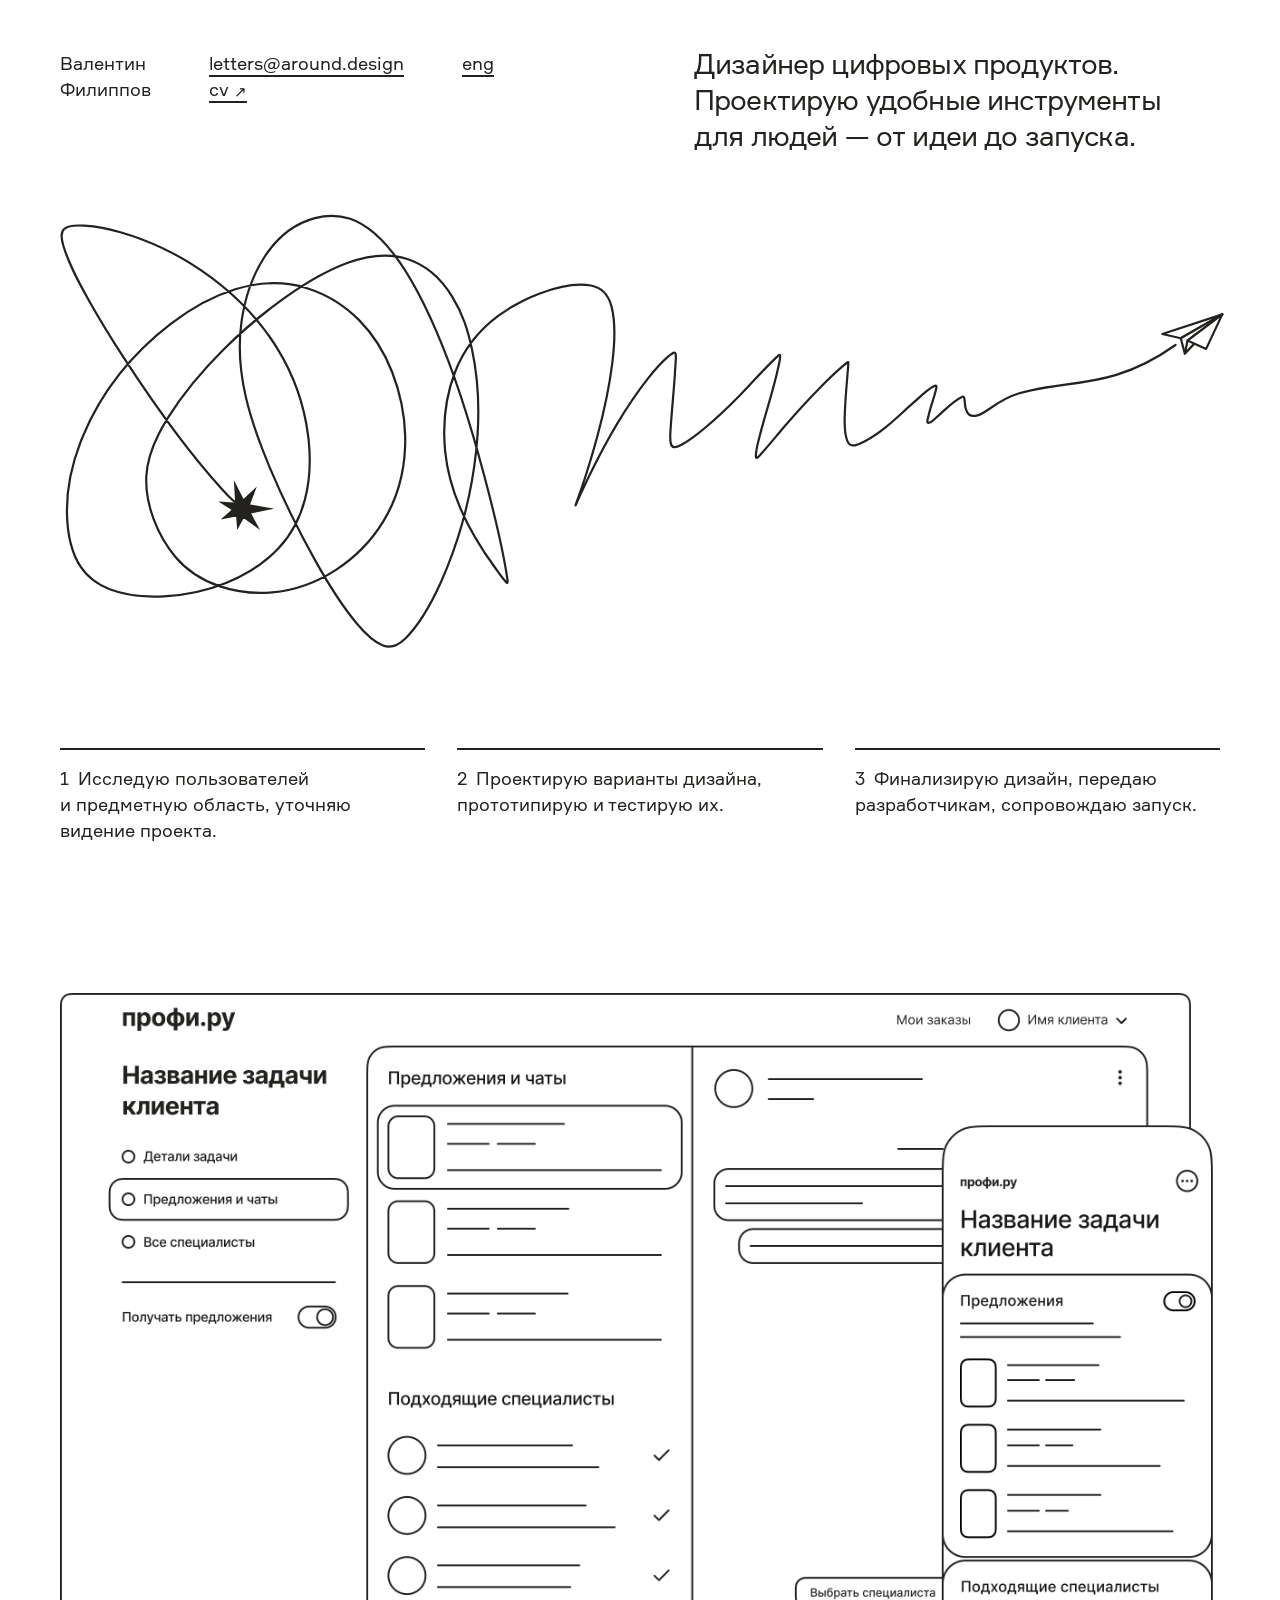
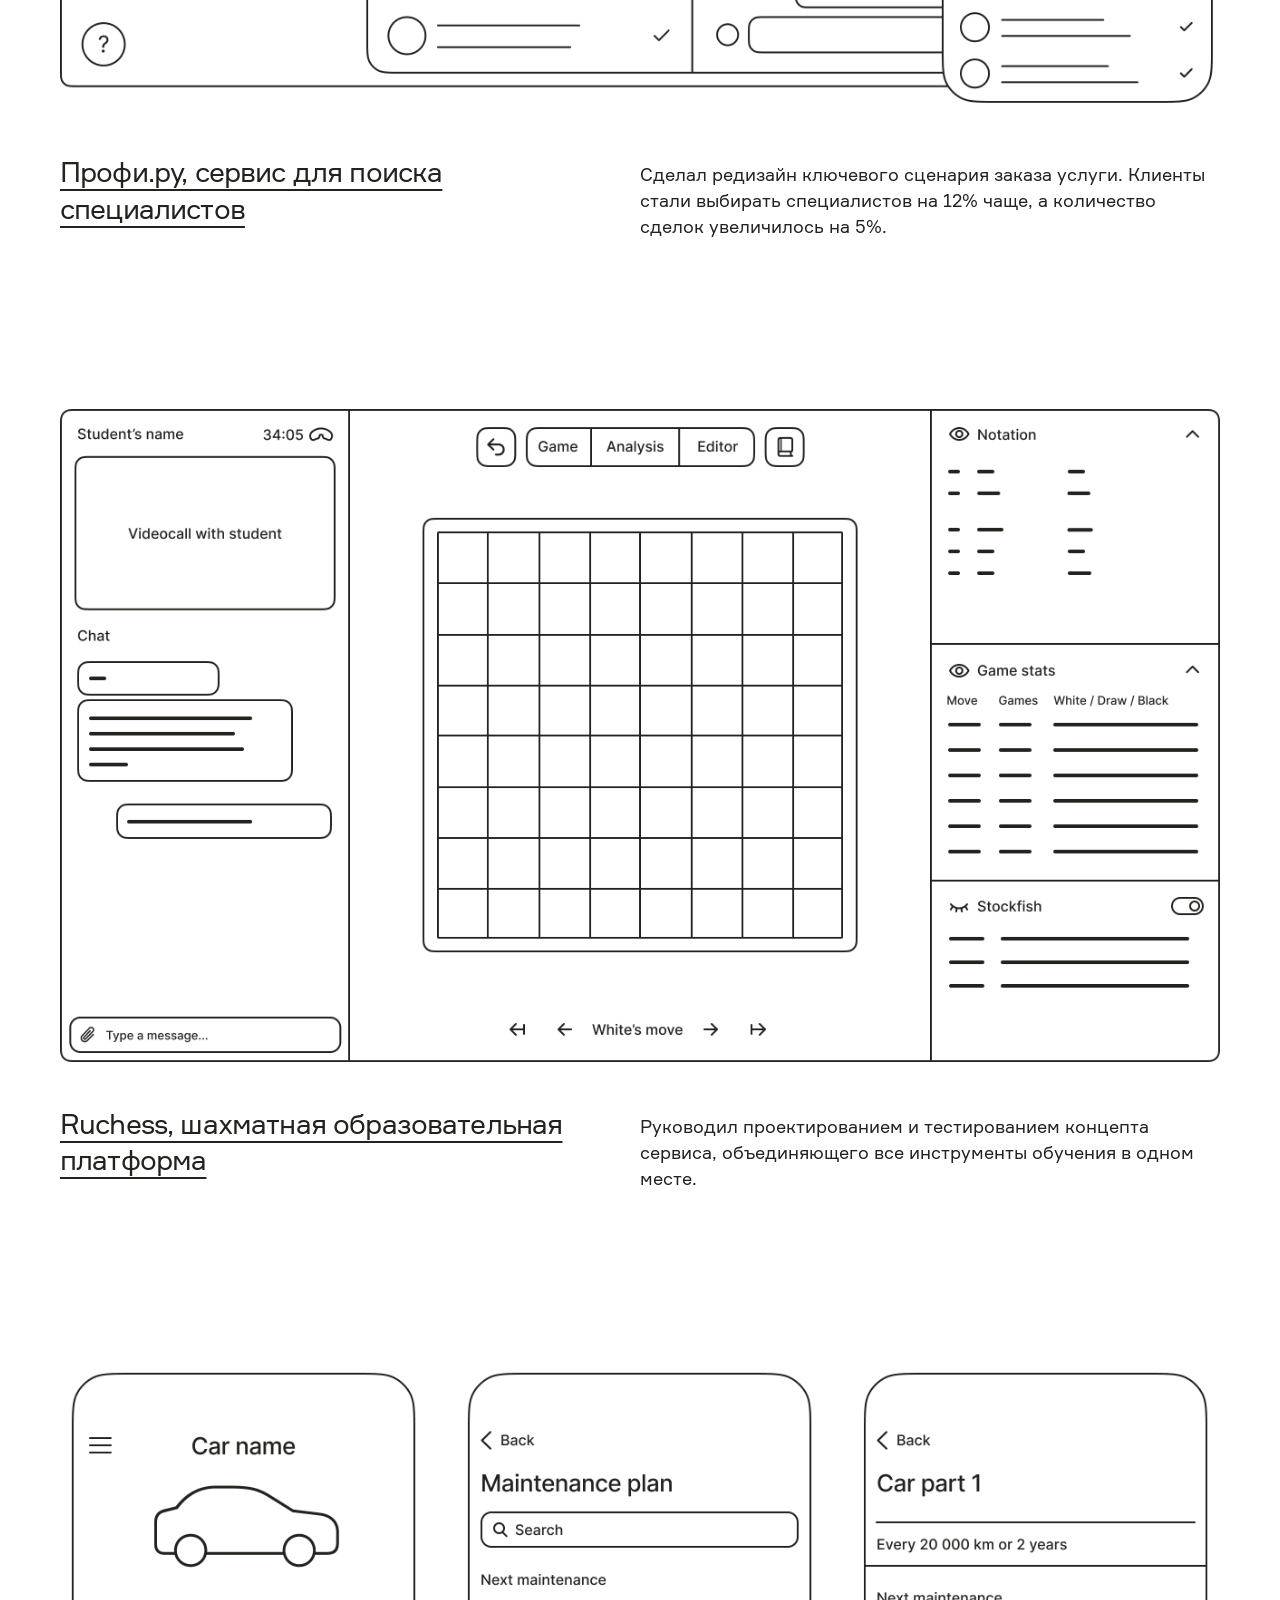
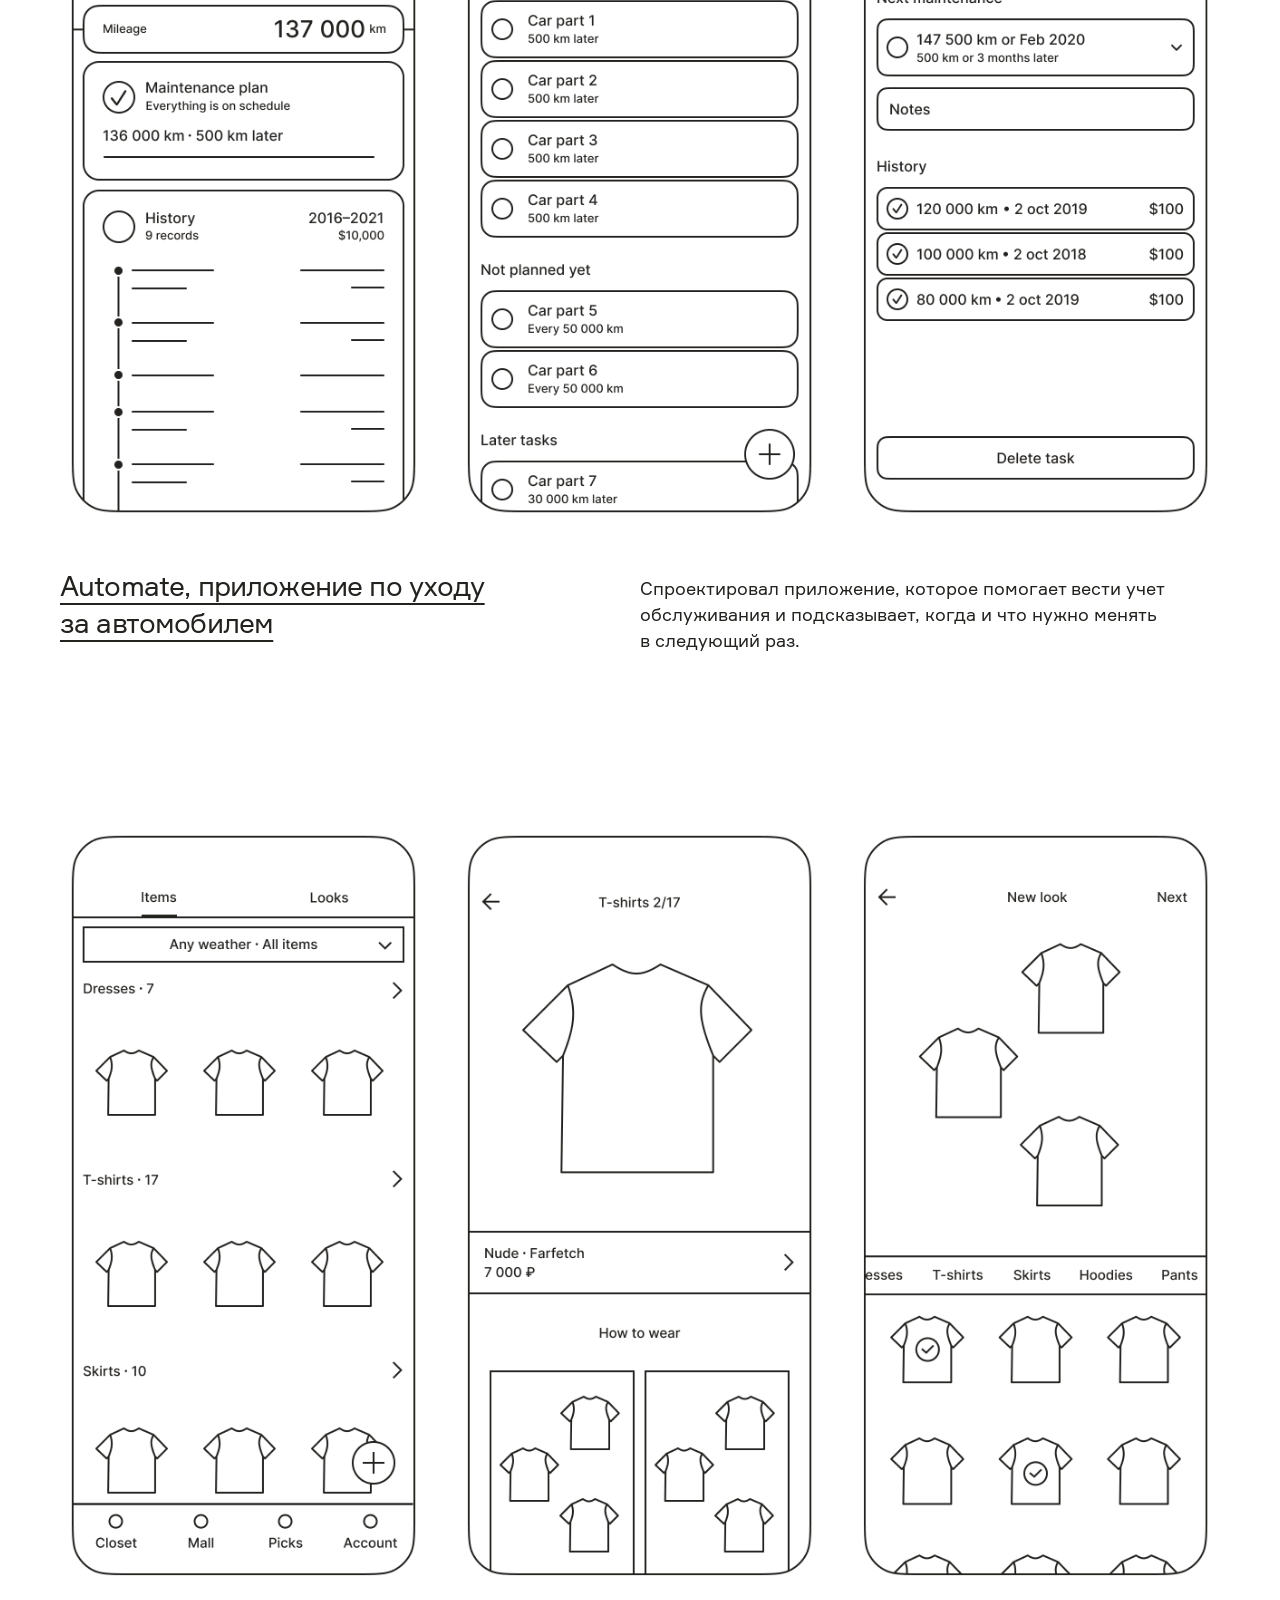
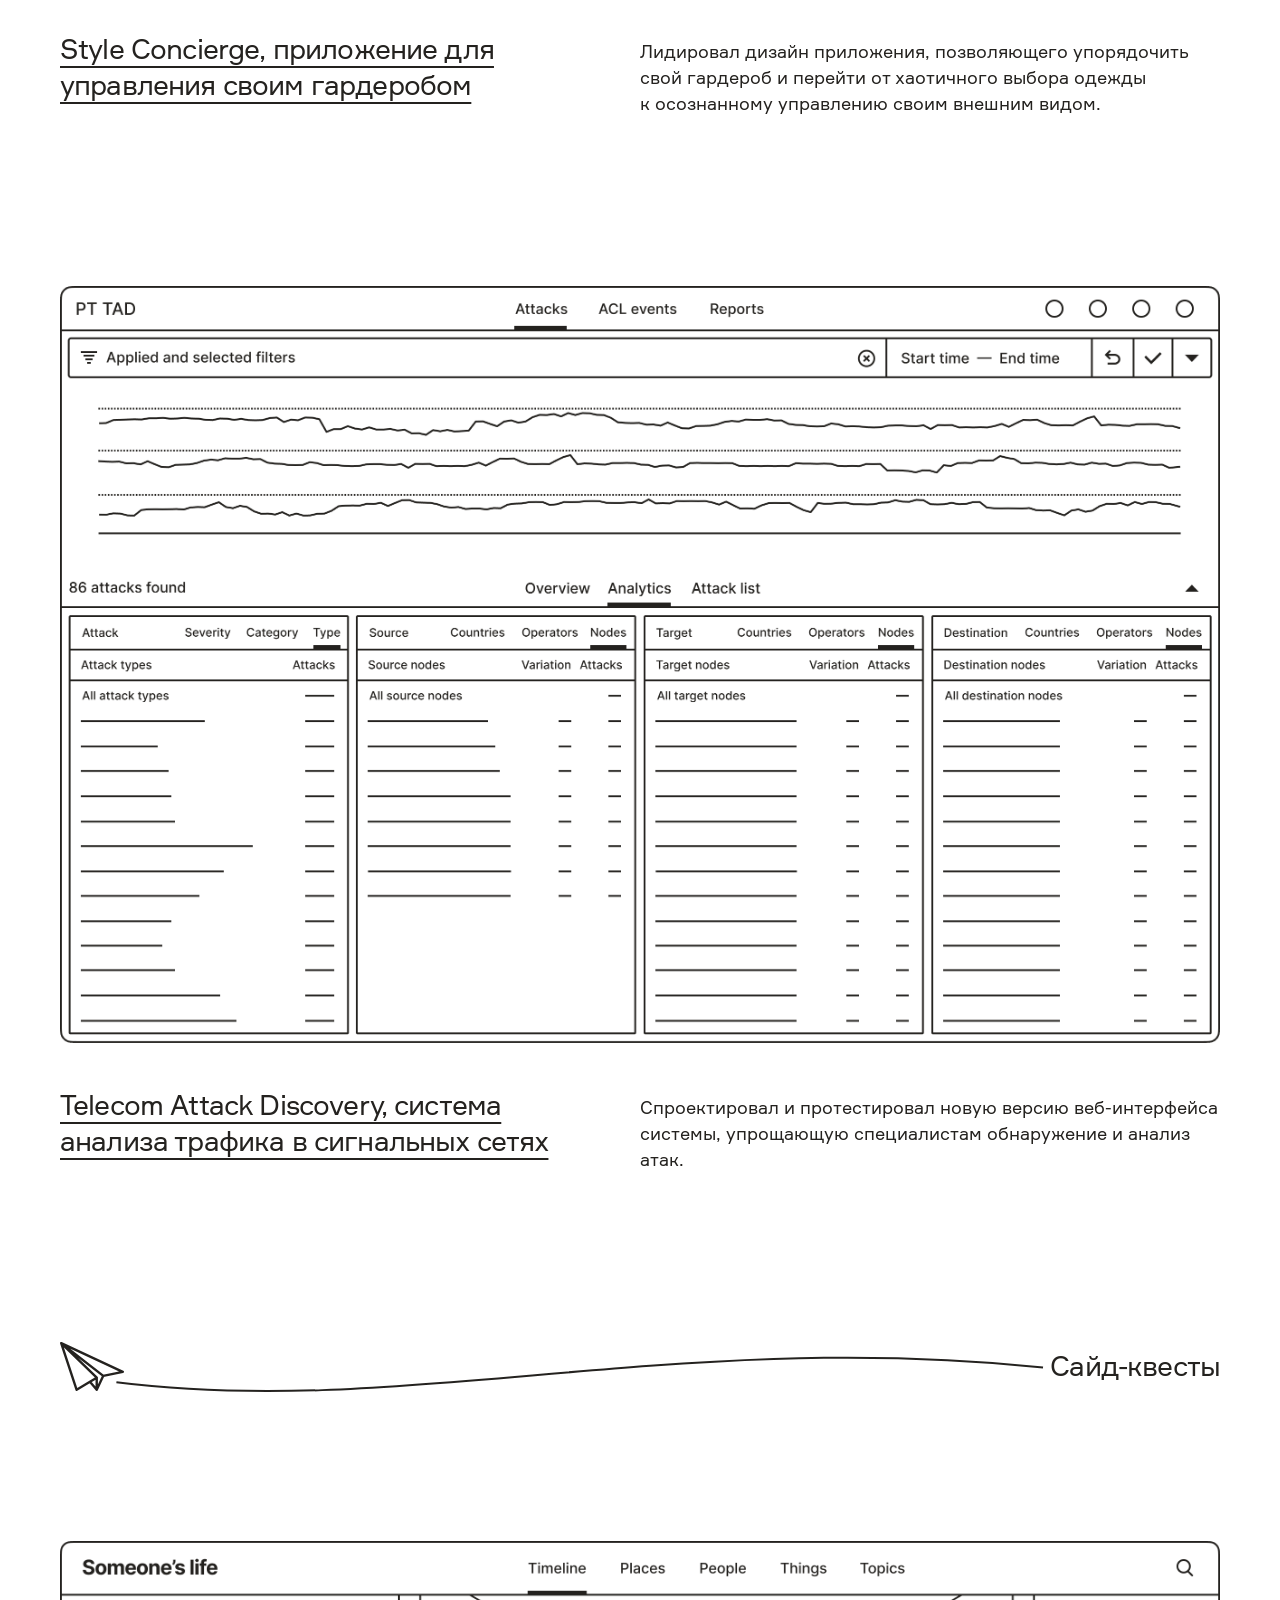
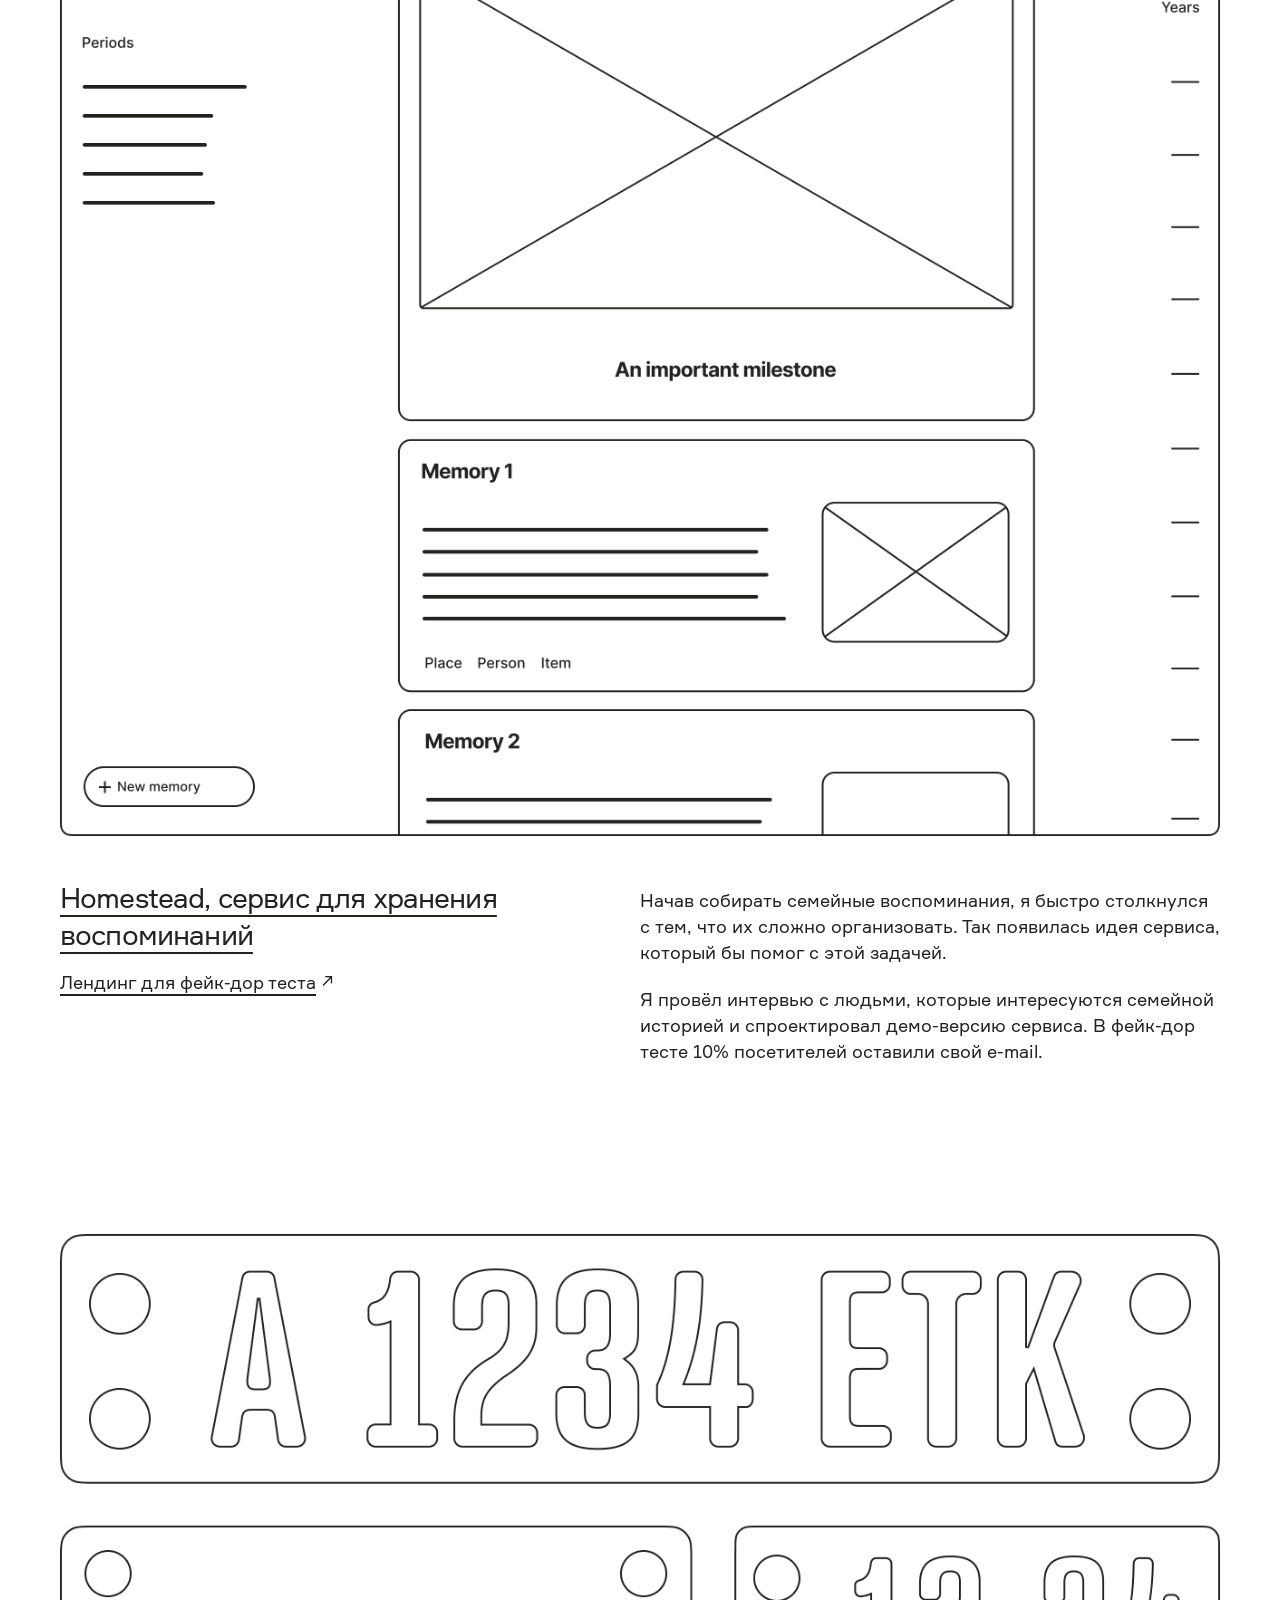
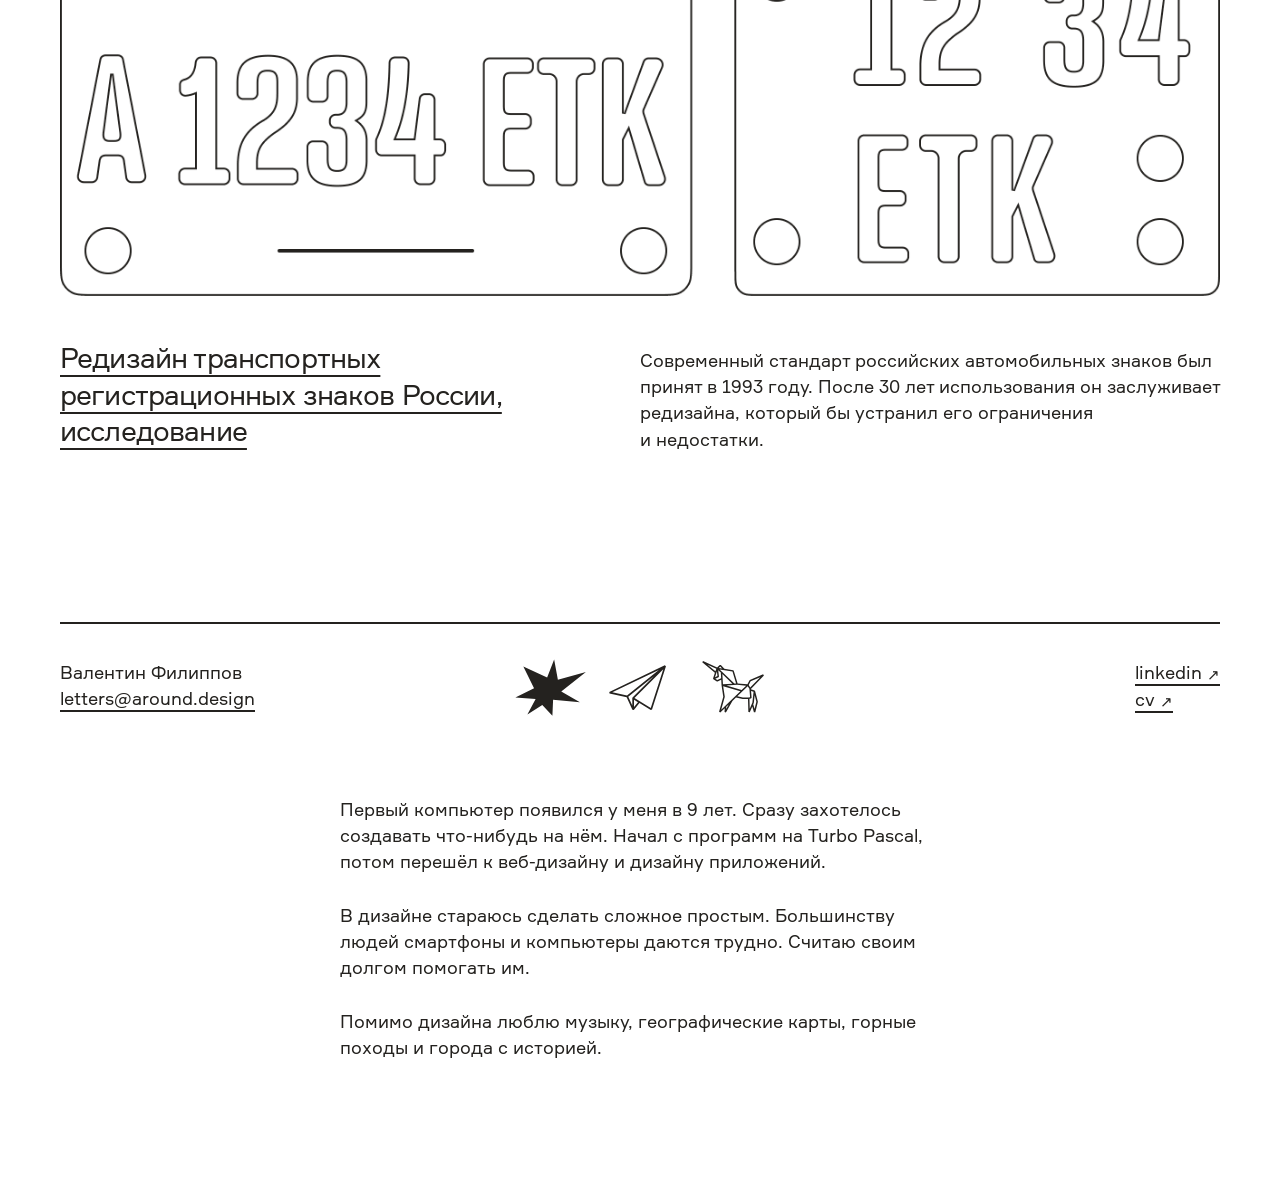
==== commit 80f4dd04: "Replace the Ruchess artwork and retint shadows so they stay clear of each image. A tilted card also " ====
--- a/index.html
+++ b/index.html
@@ -8,8 +8,8 @@
     <meta name="author" content="Валентин Филиппов">
     <link rel="canonical" href="https://cv.around.design/">
     <link href="images/favicon.png" rel="icon">
-    <link rel="stylesheet" href="style.css?v=77">
-    <link rel="modulepreload" href="project-tilt.js?v=5">
+    <link rel="stylesheet" href="style.css?v=88">
+    <link rel="modulepreload" href="project-tilt.js?v=13">
     <link rel="modulepreload" href="hero-3d/hero-site.js?v=19">
     <link rel="modulepreload" href="hero-3d/hero-scene.js?v=12">
     <link rel="modulepreload" href="hero-3d/hero-shape.js?v=8">
@@ -131,8 +131,8 @@
             <div class="project project-ruchess">
                 <a href="https://around.design/projects/ruchess/" class="project-image-link" data-i18n-href="ruchess_link">
                     <div class="project-image">
-                        <img src="images/ruchess-sketch.png" alt="Ruchess, шахматная образовательная платформа" data-i18n-alt="ruchess_title" class="img-base">
-                        <div class="img-hover-wrap"><img src="images/ruchess-real.png" alt="Ruchess, шахматная образовательная платформа" data-i18n-alt="ruchess_title" class="img-hover"></div>
+                        <img src="images/ruchess-sketch.png?v=1" alt="Ruchess, шахматная образовательная платформа" data-i18n-alt="ruchess_title" class="img-base">
+                        <div class="img-hover-wrap"><img src="images/ruchess-real.png?v=1" alt="Ruchess, шахматная образовательная платформа" data-i18n-alt="ruchess_title" class="img-hover"></div>
                     </div>
                 </a>
                 <div class="project-text">
@@ -275,7 +275,7 @@
             const isSafari = /^((?!chrome|android).)*safari/i.test(navigator.userAgent);
             if (isSafari) document.body.classList.add('is-safari');
 
-            import("./project-tilt.js?v=5").then((mod) => mod.initProjectTilts());
+            import("./project-tilt.js?v=13").then((mod) => mod.initProjectTilts());
 
             // Плавное переключение через Observer
             if (window.innerWidth <= 950) {
--- a/style.css
+++ b/style.css
@@ -316,38 +316,43 @@
     --shadow: 0, 0, 0;
     --shadow-near: var(--shadow);
     --shadow-near-a: 0.10;
+    --shadow-gain: 1;
 }
 .project-profi { --shadow: 50, 58, 100; }       /* холодный голубой #E4E8FC */
-.project-ruchess { --shadow: 95, 72, 38; }      /* кремово-жёлтый #FCECE0 */
+.project-ruchess { --shadow: 24, 25, 42; }       /* индиго #676ACF */
 .project-automate { --shadow: 45, 55, 72; }     /* холодный серо-голубой #E0E4E4 */
 .project-style { --shadow: 88, 62, 58; }        /* тёплый розоватый #F4F0F0 */
 .project-tad {
-    --shadow: 45, 60, 95;                       /* холодный голубой #F0F4F8 */
-    --shadow-near: 16, 22, 38;                  /* темнее, чтобы не сливаться с чёрным UI */
+    --shadow: 8, 10, 16;                        /* холодный голубой #F0F4F8 */
+    --shadow-near: 4, 6, 10;                    /* темнее, чтобы не сливаться с чёрным UI */
     --shadow-near-a: 0.24;
-}
-.project-homestead { --shadow: 92, 78, 55; }    /* тёплый янтарь #E8E4E0 */
+    --shadow-gain: 1.3;                         /* цвет уже у пола, иначе край не отделяется от серого UI */
+}
+.project-homestead { --shadow: 24, 35, 42; }    /* небесный #7BC6F6 */
 .project-plates { --shadow: 95, 42, 42; }       /* серый #F0F0F0 + красный #90240C */
 
 /* Если WebGL недоступен — плоская CSS-тень теми же слоями, без наклона. */
 body:not(.has-project-tilt):not(.is-safari) .img-hover-wrap {
-    filter: drop-shadow(0 0 12px rgba(var(--shadow-near), 0.095))
-            drop-shadow(18px 36px 32px rgba(var(--shadow), 0.095))
-            drop-shadow(32px 64px 43px rgba(var(--shadow), 0.07));
+    filter: drop-shadow(0 0 12px rgba(var(--shadow-near), calc(0.095 * var(--shadow-gain))))
+            drop-shadow(18px 36px 32px rgba(var(--shadow), calc(0.095 * var(--shadow-gain))))
+            drop-shadow(32px 64px 43px rgba(var(--shadow), calc(0.07 * var(--shadow-gain))));
 }
 
 /* Десктопный ховер */
 @media (min-width: 951px) {
-    body:not(.is-safari) .project:hover .img-base {
+    body:not(.is-safari) .project:hover .img-base,
+    body:not(.is-safari) .project:has(.is-settling) .img-base {
         -webkit-mask-position: var(--mask-reveal) 0%;
         mask-position: var(--mask-reveal) 0%;
     }
 
-    body.is-safari .project:hover .img-base {
+    body.is-safari .project:hover .img-base,
+    body.is-safari .project:has(.is-settling) .img-base {
         opacity: 0;
     }
 
-    .project:hover .img-hover-wrap {
+    .project:hover .img-hover-wrap,
+    .img-hover-wrap.is-settling {
         opacity: 1;
     }
 }
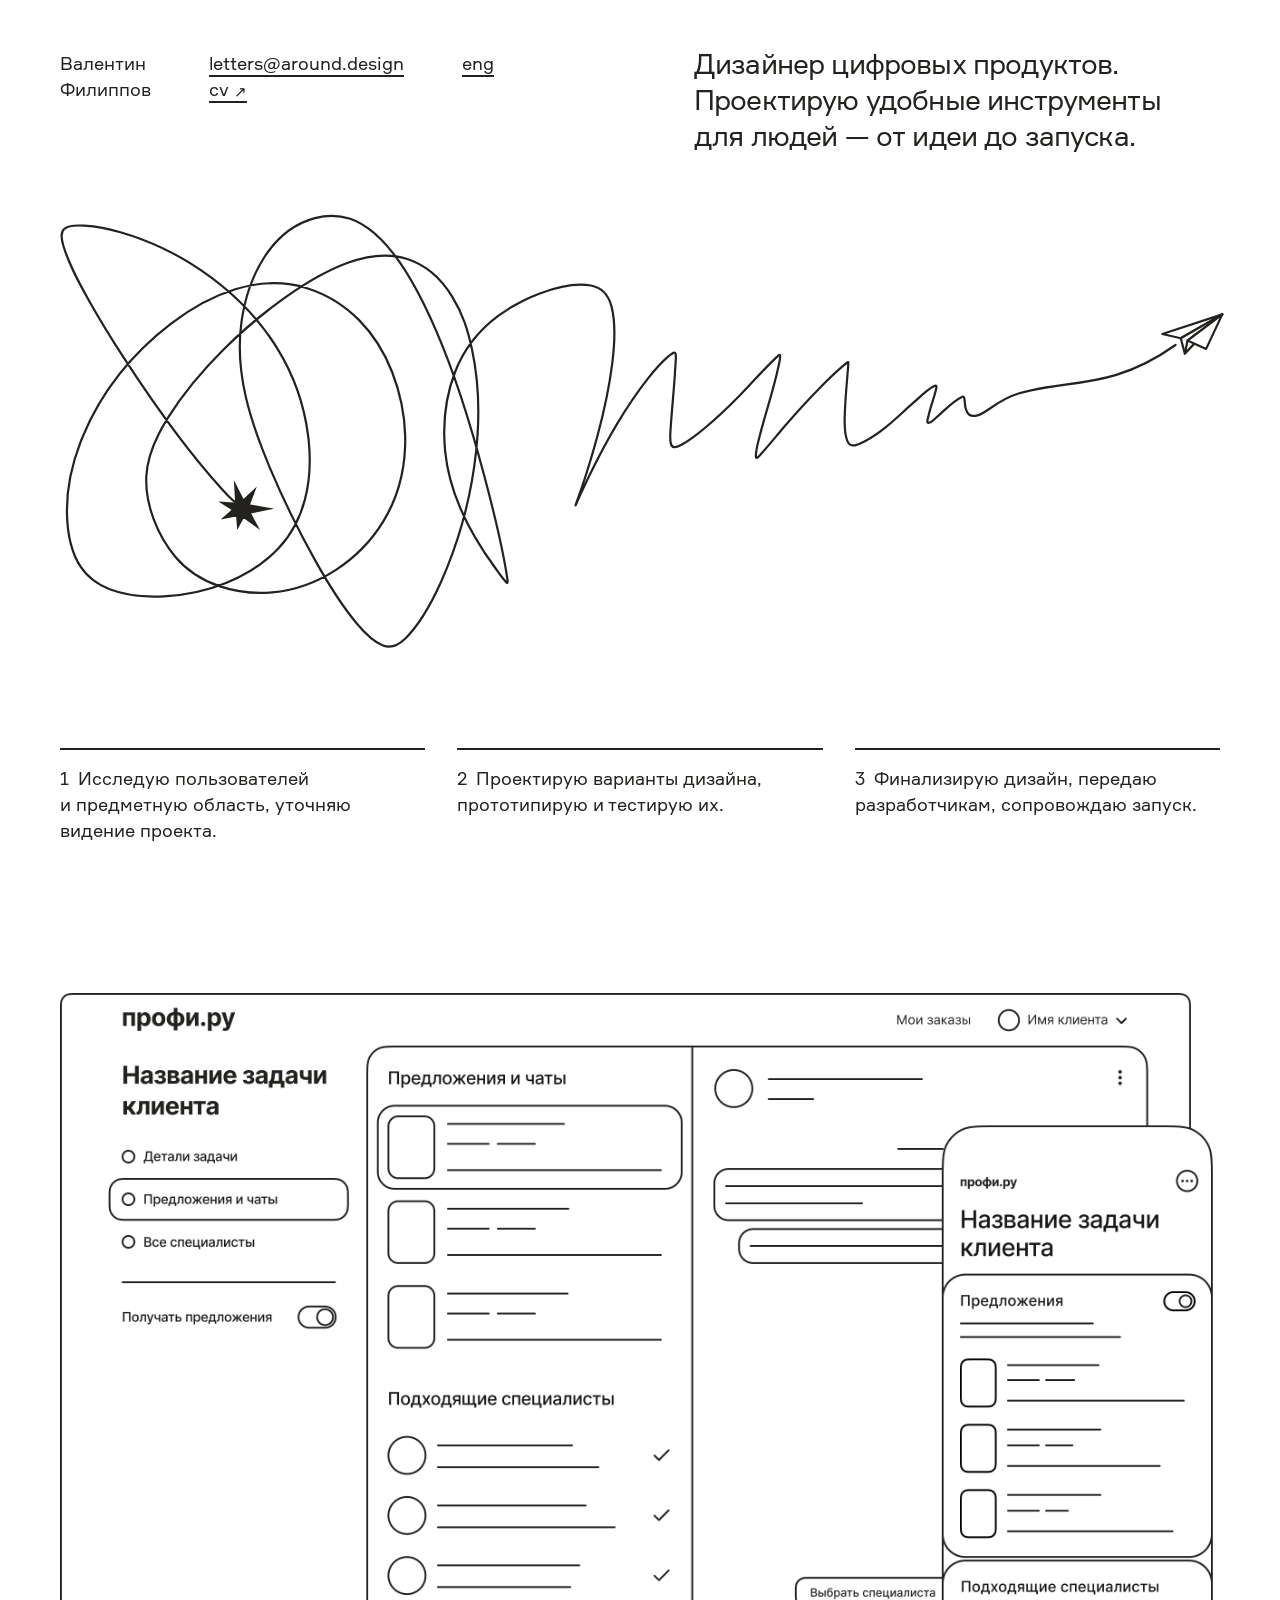
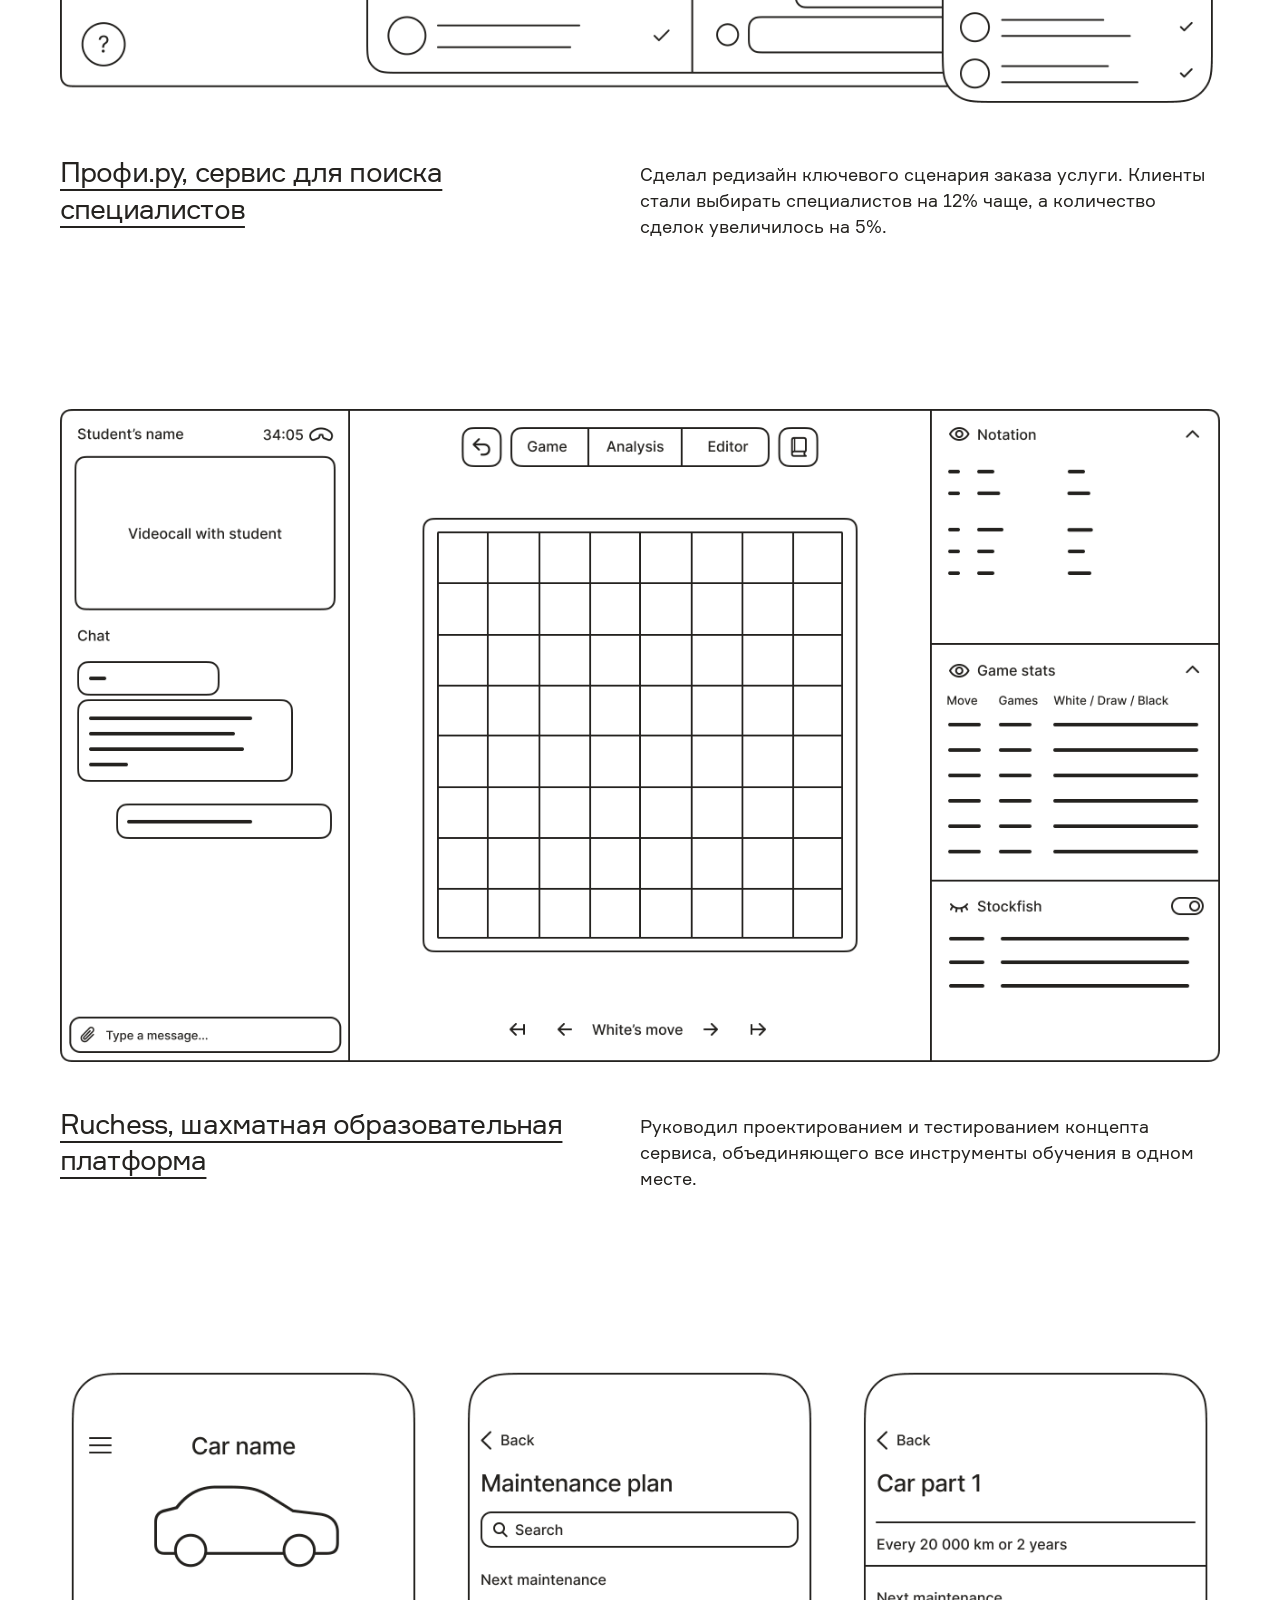
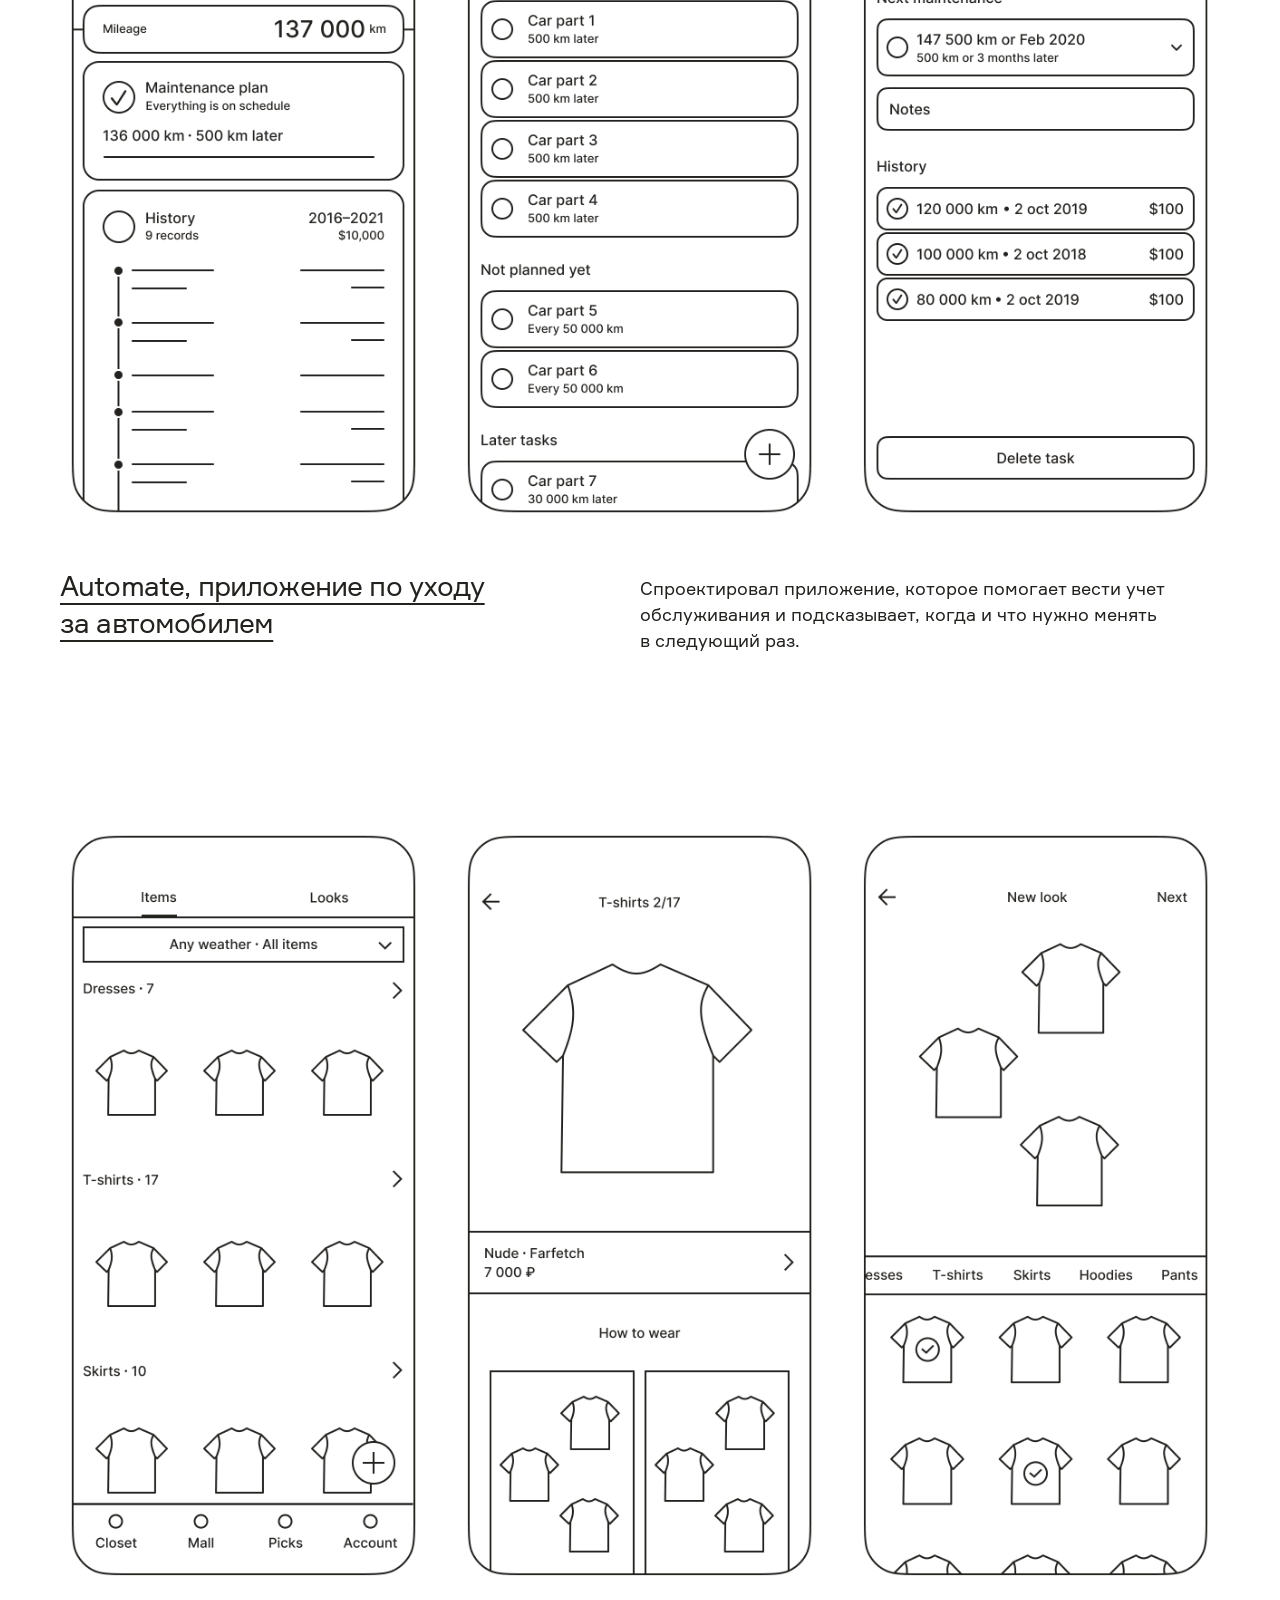
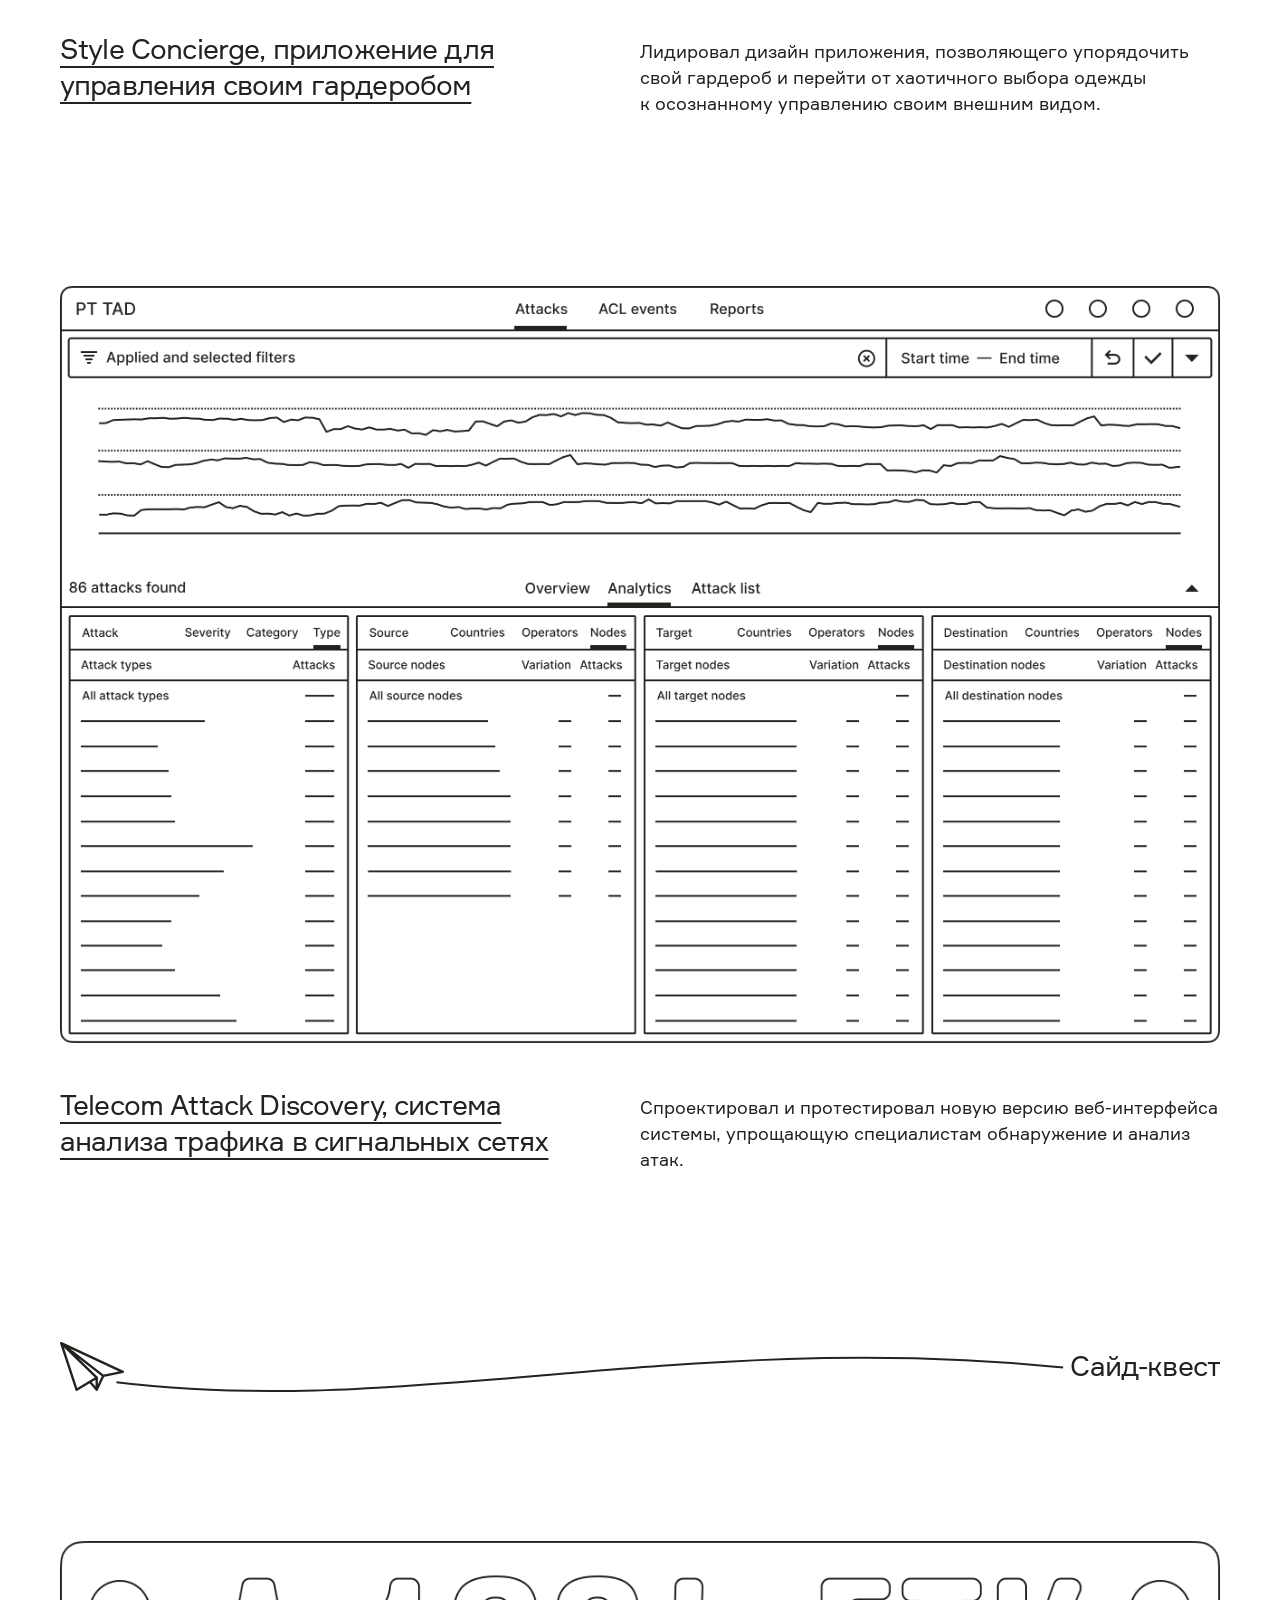
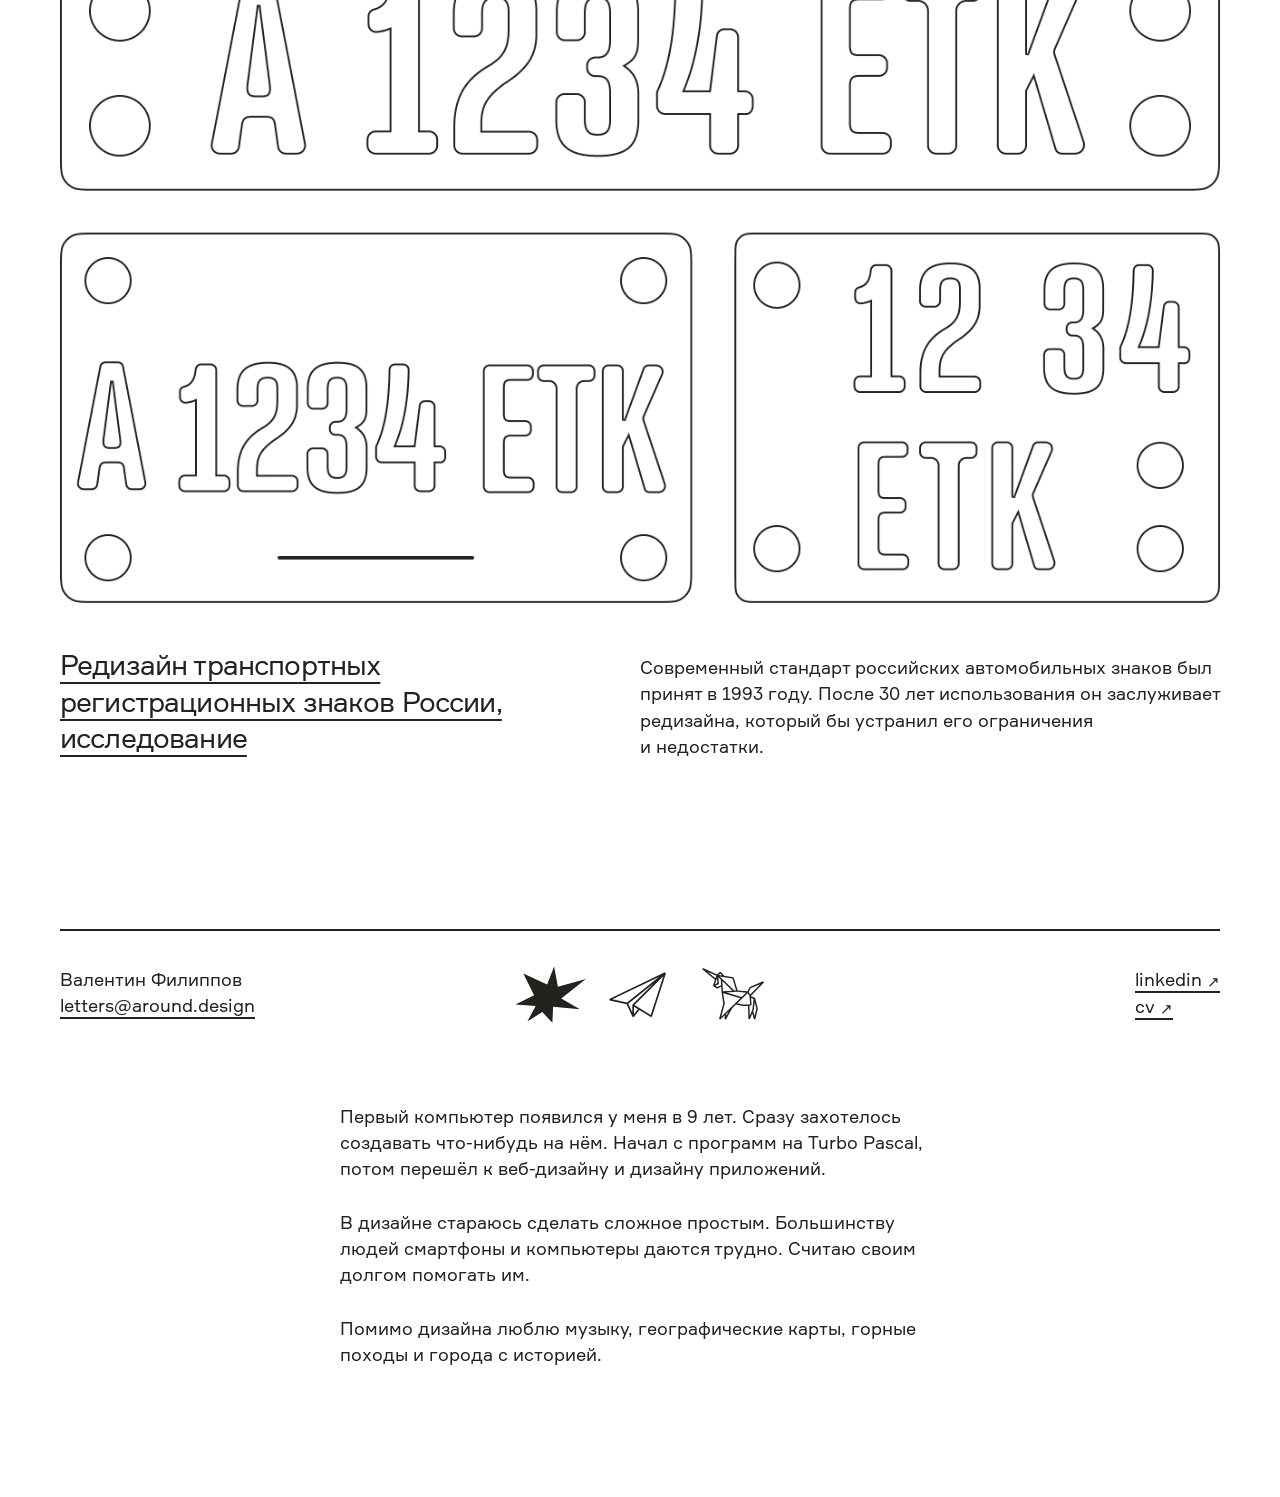
==== commit 9e4153d2: "Hide Homestead for now, refresh the Ruchess images, and keep the TAD shadow soft without the noisy c" ====
--- a/index.html
+++ b/index.html
@@ -9,7 +9,7 @@
     <link rel="canonical" href="https://cv.around.design/">
     <link href="images/favicon.png" rel="icon">
     <link rel="stylesheet" href="style.css?v=88">
-    <link rel="modulepreload" href="project-tilt.js?v=13">
+    <link rel="modulepreload" href="project-tilt.js?v=15">
     <link rel="modulepreload" href="hero-3d/hero-site.js?v=19">
     <link rel="modulepreload" href="hero-3d/hero-scene.js?v=12">
     <link rel="modulepreload" href="hero-3d/hero-shape.js?v=8">
@@ -202,9 +202,10 @@
                 <svg class="side-quests-line" viewBox="0 0 936 56" preserveAspectRatio="none" aria-hidden="true" focusable="false">
                     <path d="M0.41354 39.6587C288.997 90.2014 561.64 -34.7673 934.78 18.7676" stroke="#24221F" stroke-width="3" fill="none"/>
                 </svg>
-                <h2 class="side-quests-title" data-i18n="side_quests_title">Сайд-квесты</h2>
-            </div>
-
+                <h2 class="side-quests-title" data-i18n="side_quests_title">Сайд-квест</h2>
+            </div>
+
+            <!-- HIDDEN: Homestead. Чтобы вернуть — убрать этот комментарий и закрывающий ниже.
             <div class="project project-homestead">
                 <a href="https://around.design/landings/homestead/" target="_blank" rel="noopener noreferrer" class="project-image-link" data-i18n-href="homestead_link">
                     <div class="project-image">
@@ -223,6 +224,7 @@
                     </div>
                 </div>
             </div>
+            -->
 
             <div class="project project-plates">
                 <a href="https://around.design/projects/russian-license-plates/" class="project-image-link" data-i18n-href="plates_link">
@@ -275,7 +277,7 @@
             const isSafari = /^((?!chrome|android).)*safari/i.test(navigator.userAgent);
             if (isSafari) document.body.classList.add('is-safari');
 
-            import("./project-tilt.js?v=13").then((mod) => mod.initProjectTilts());
+            import("./project-tilt.js?v=15").then((mod) => mod.initProjectTilts());
 
             // Плавное переключение через Observer
             if (window.innerWidth <= 950) {
@@ -345,7 +347,7 @@
                         <p>I designed and tested a new version of the system’s web interface that makes it easier for specialists to detect and analyze attacks.</p>
                     `,
 
-                    side_quests_title: "Side quests",
+                    side_quests_title: "Side quest",
 
                     homestead_title: "Homestead, a digital pensieve",
                     homestead_link: "https://around.design/landings/homestead/",
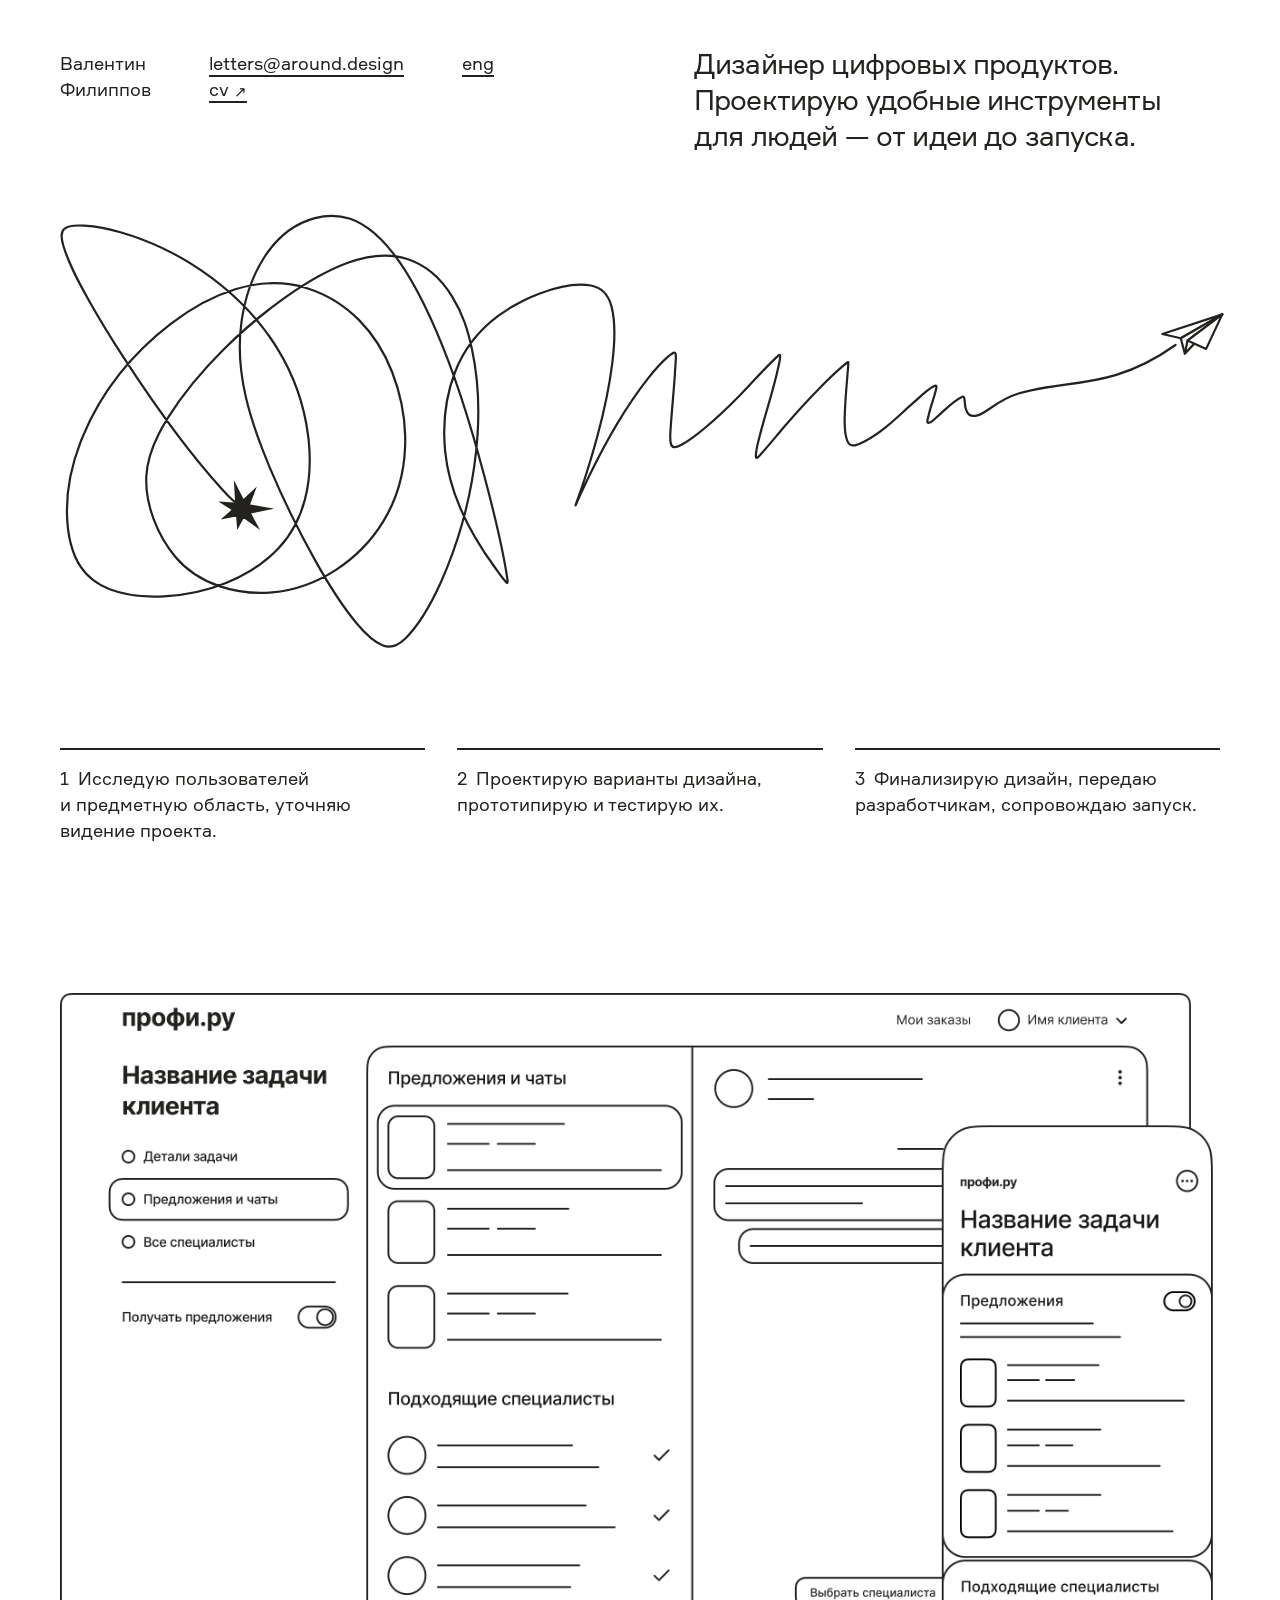
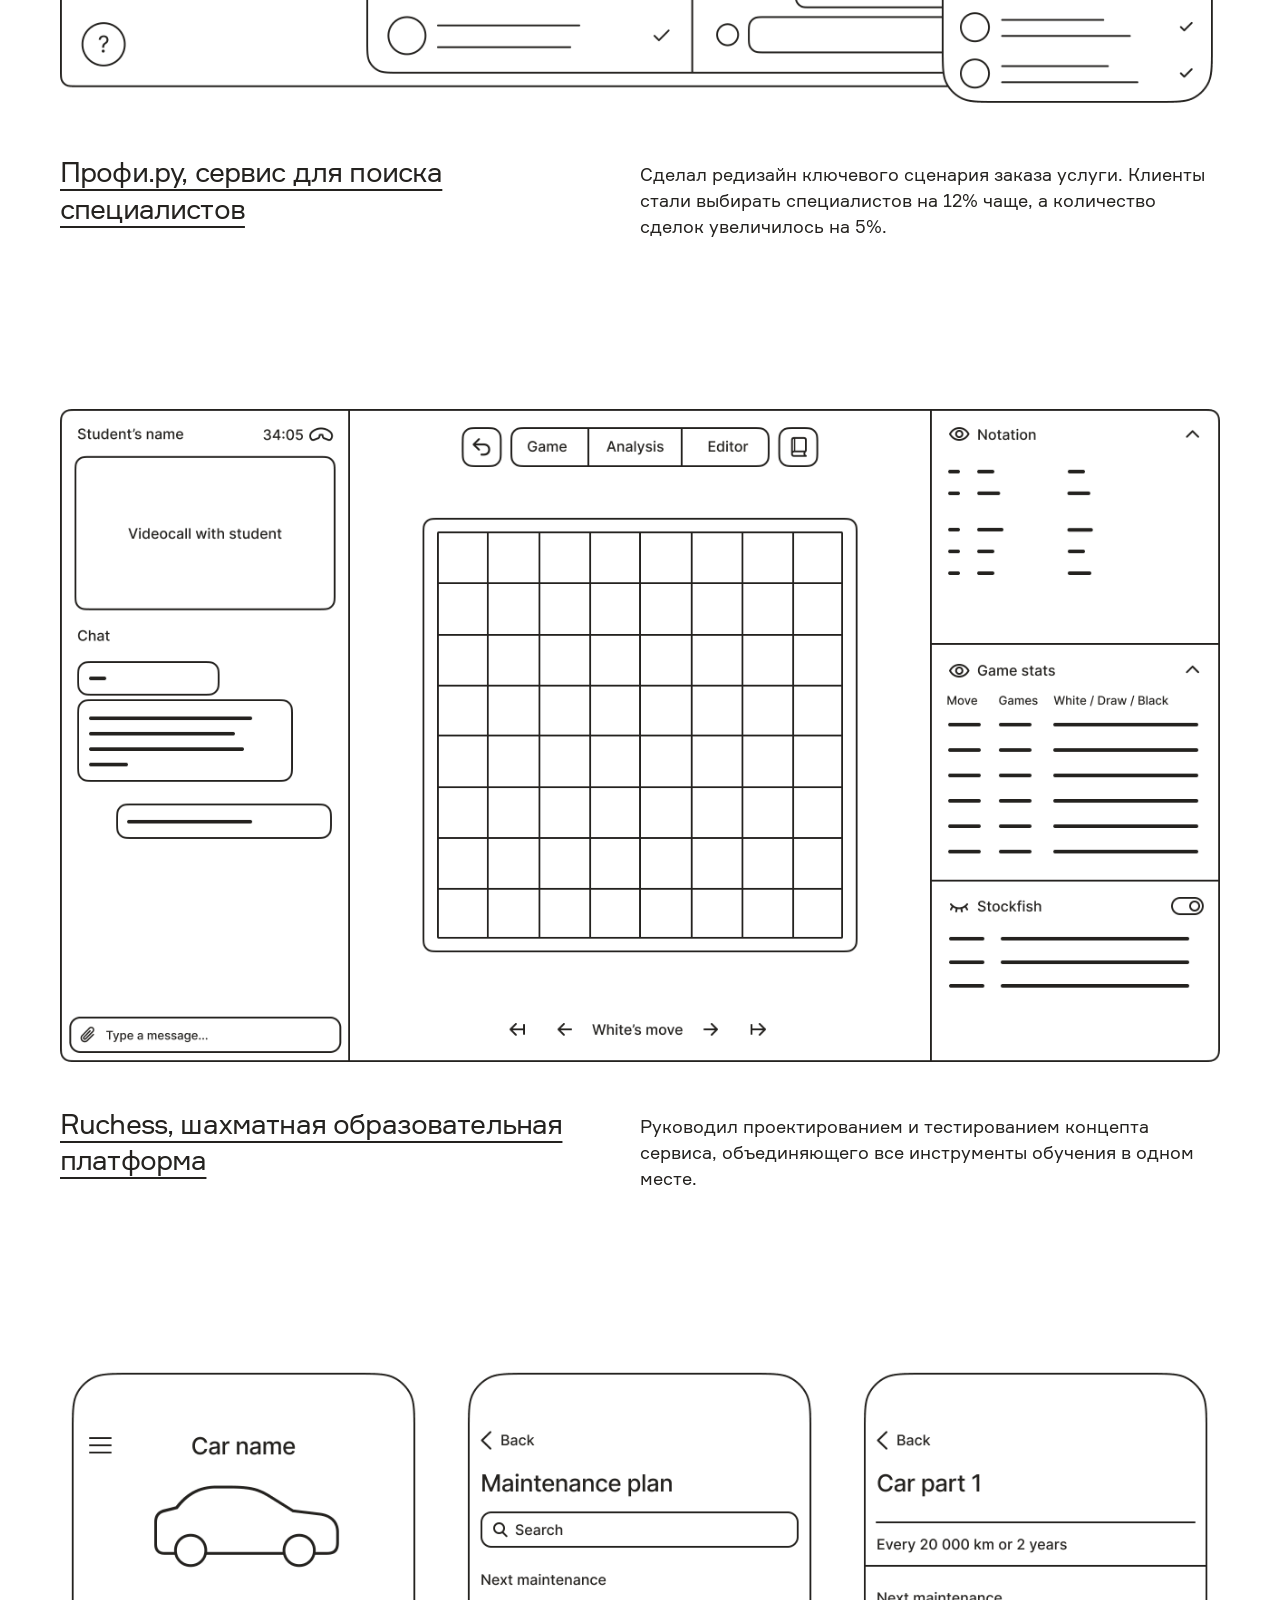
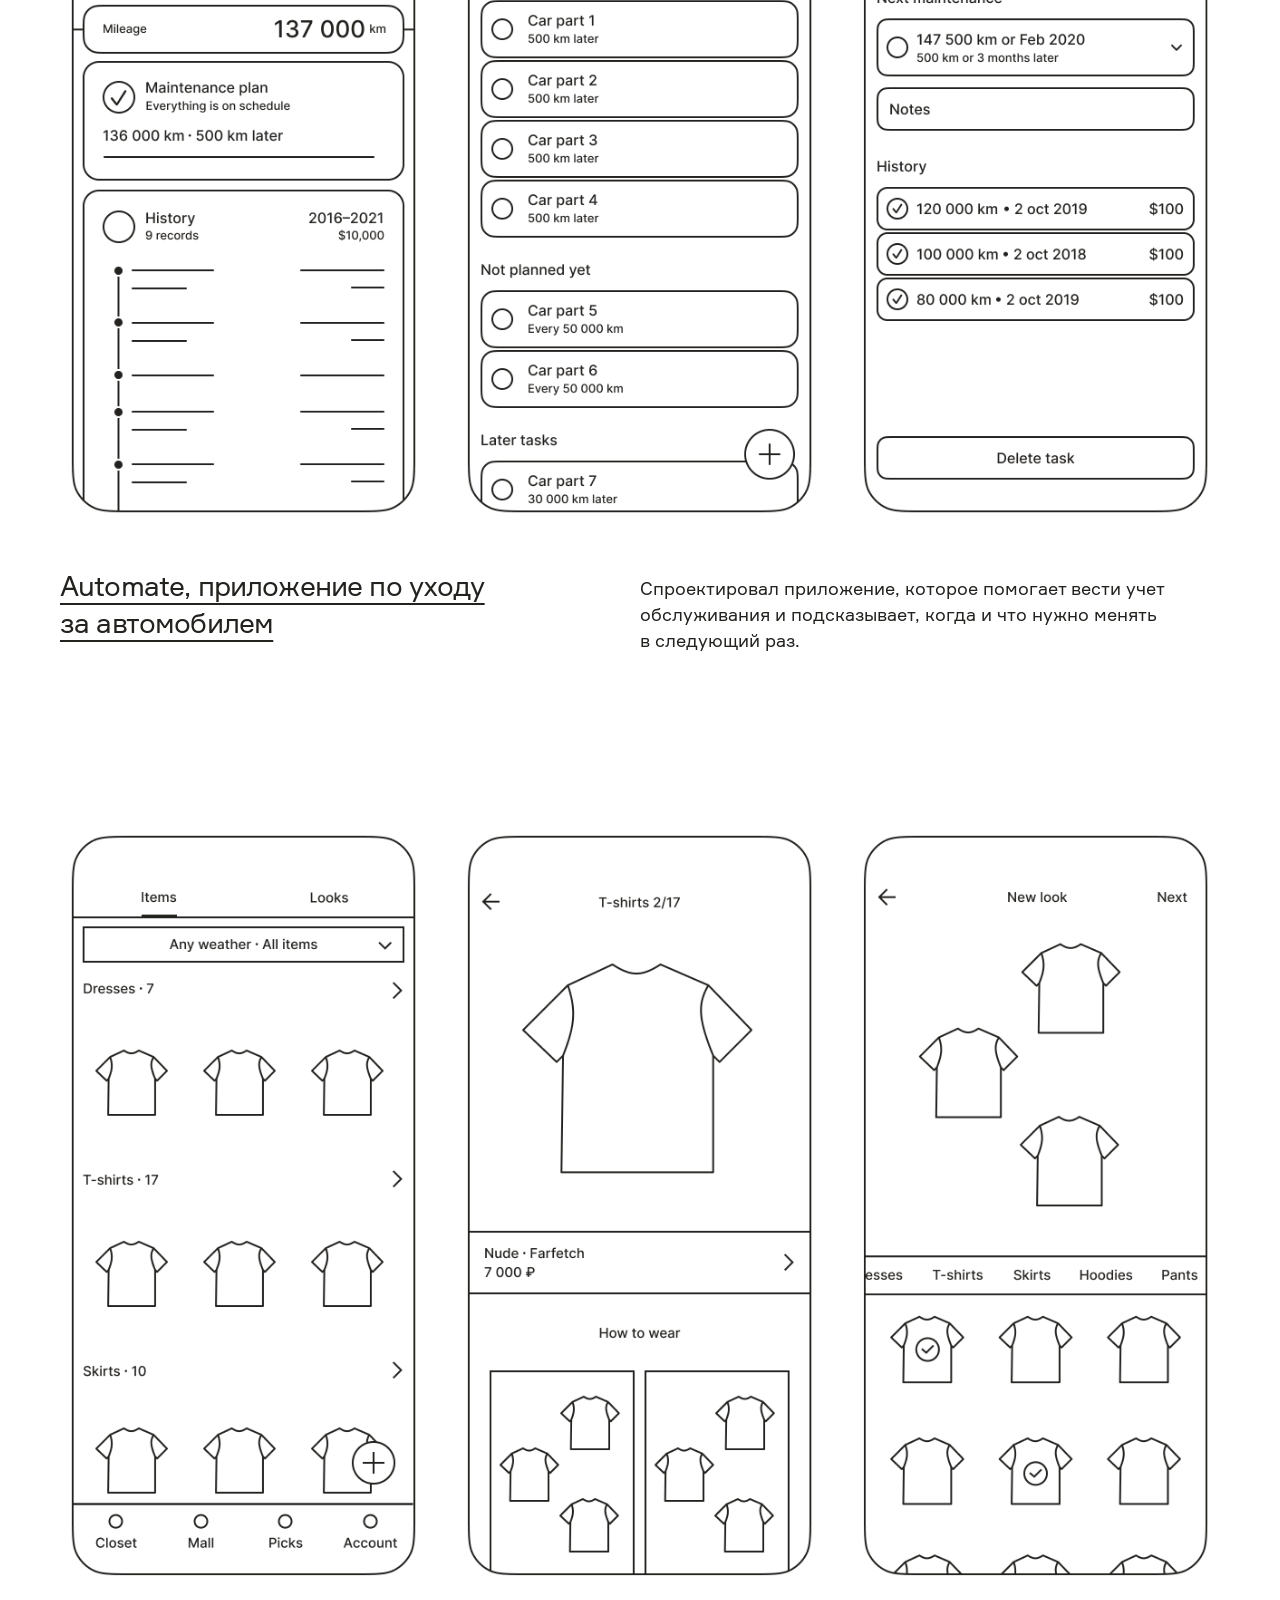
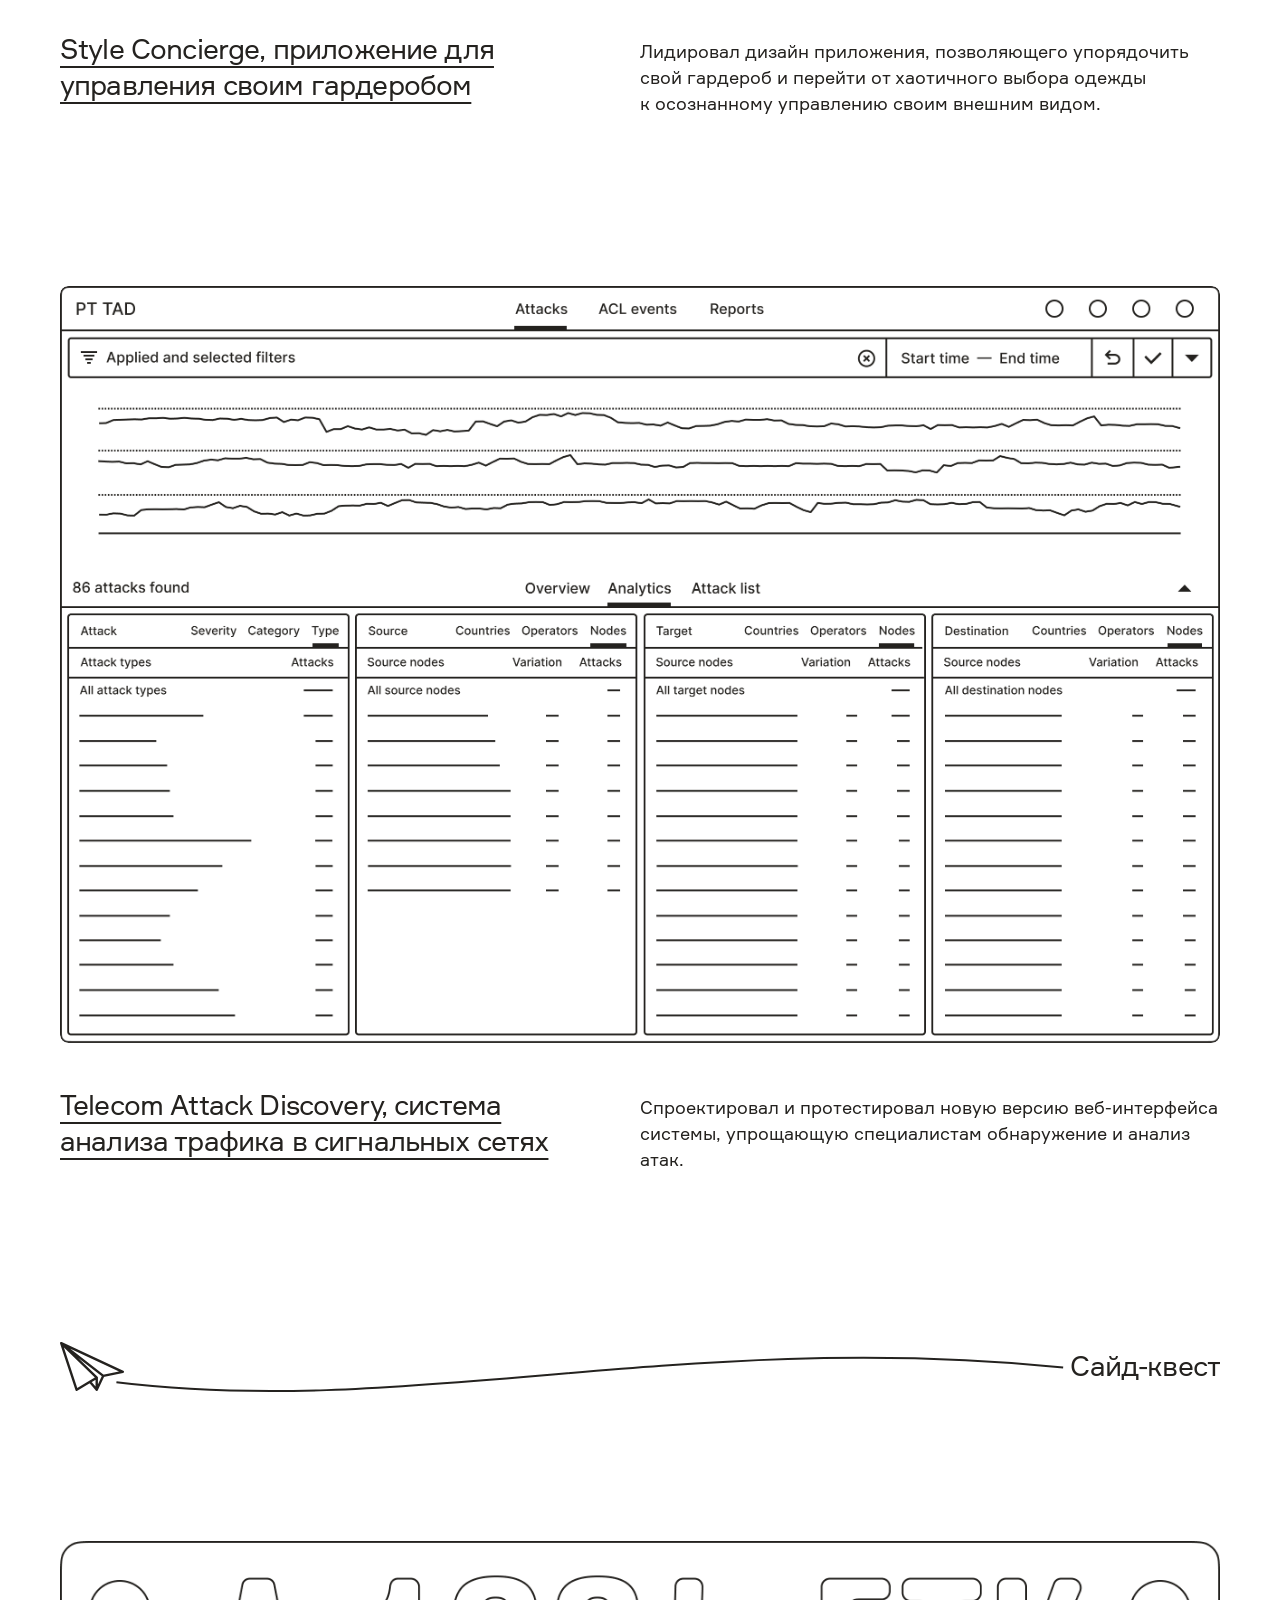
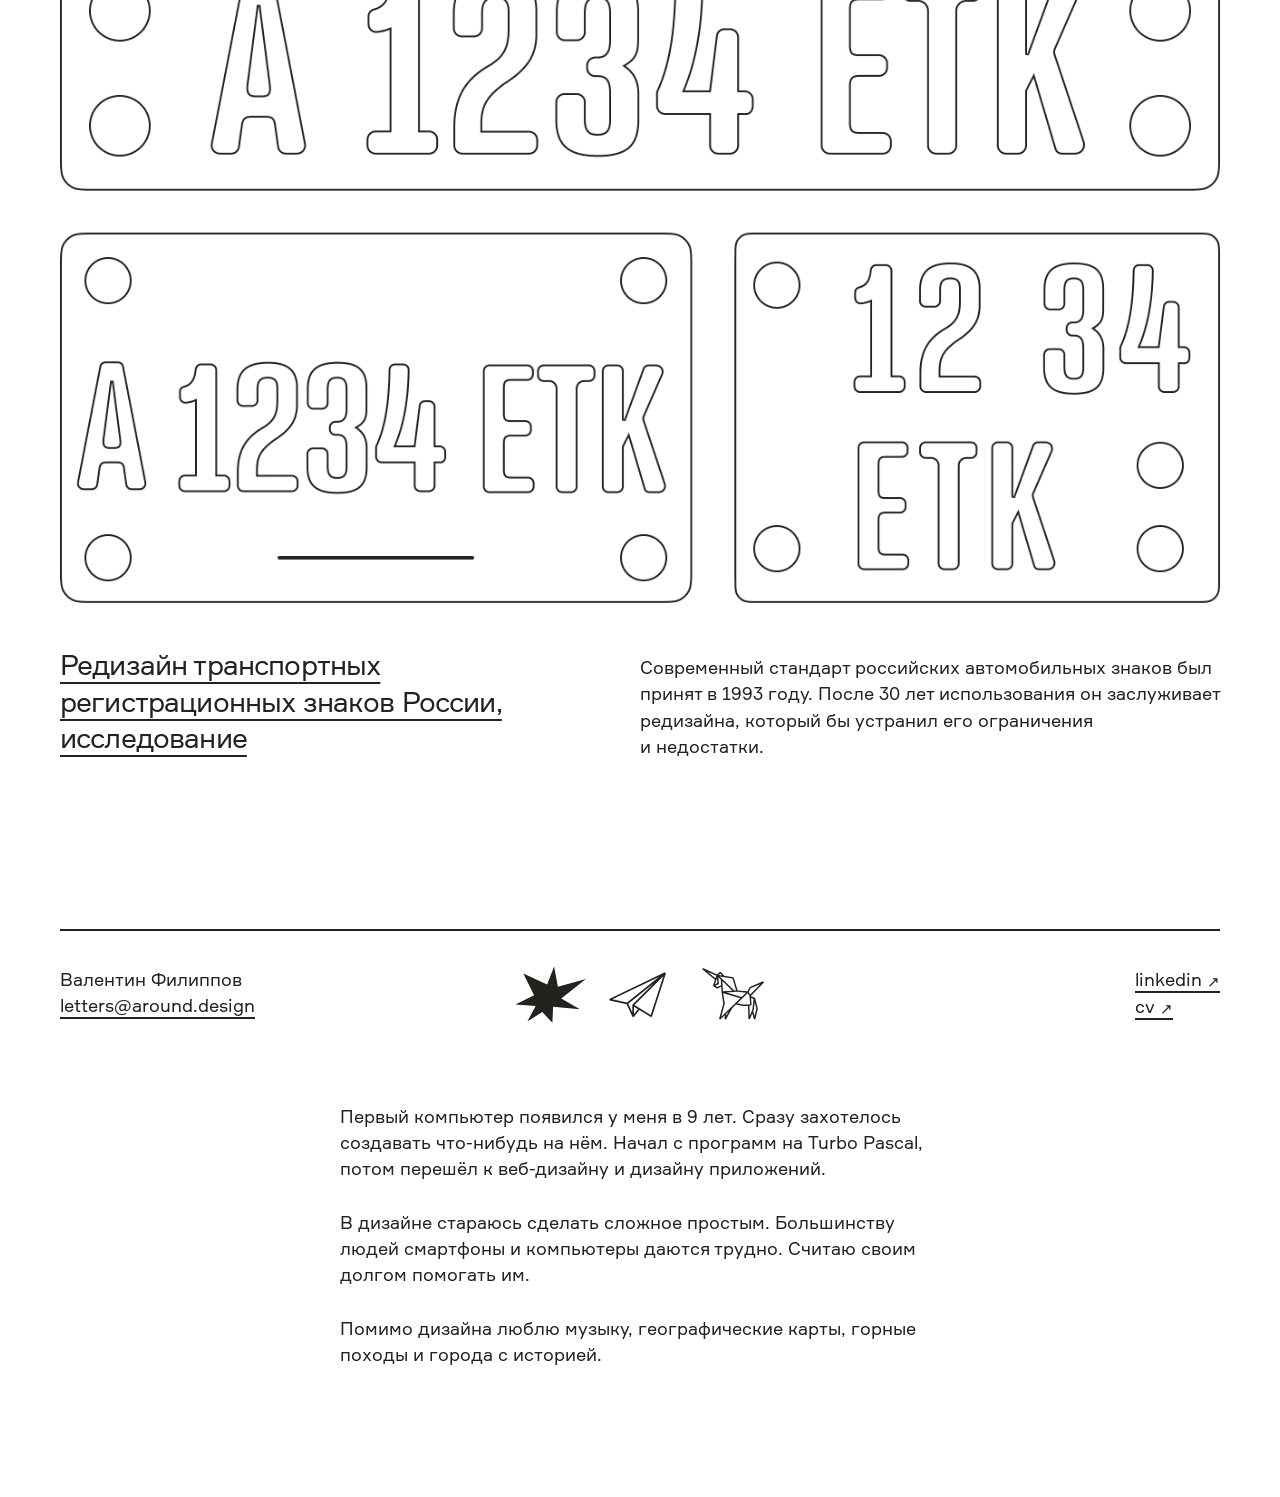
==== commit d0fe6c17: "Drop a project card onto the page when it is pressed, then open the link on release. Co-authored-by:" ====
--- a/index.html
+++ b/index.html
@@ -8,8 +8,8 @@
     <meta name="author" content="Валентин Филиппов">
     <link rel="canonical" href="https://cv.around.design/">
     <link href="images/favicon.png" rel="icon">
-    <link rel="stylesheet" href="style.css?v=88">
-    <link rel="modulepreload" href="project-tilt.js?v=15">
+    <link rel="stylesheet" href="style.css?v=89">
+    <link rel="modulepreload" href="project-tilt.js?v=20">
     <link rel="modulepreload" href="hero-3d/hero-site.js?v=19">
     <link rel="modulepreload" href="hero-3d/hero-scene.js?v=12">
     <link rel="modulepreload" href="hero-3d/hero-shape.js?v=8">
@@ -277,7 +277,7 @@
             const isSafari = /^((?!chrome|android).)*safari/i.test(navigator.userAgent);
             if (isSafari) document.body.classList.add('is-safari');
 
-            import("./project-tilt.js?v=15").then((mod) => mod.initProjectTilts());
+            import("./project-tilt.js?v=20").then((mod) => mod.initProjectTilts());
 
             // Плавное переключение через Observer
             if (window.innerWidth <= 950) {
--- a/style.css
+++ b/style.css
@@ -336,6 +336,13 @@
     filter: drop-shadow(0 0 12px rgba(var(--shadow-near), calc(0.095 * var(--shadow-gain))))
             drop-shadow(18px 36px 32px rgba(var(--shadow), calc(0.095 * var(--shadow-gain))))
             drop-shadow(32px 64px 43px rgba(var(--shadow), calc(0.07 * var(--shadow-gain))));
+    transition: opacity var(--fade-dur) ease-in-out, filter 0.55s ease;
+}
+
+body:not(.has-project-tilt):not(.is-safari) .img-hover-wrap.is-near {
+    filter: drop-shadow(0 0 3px rgba(var(--shadow-near), calc(0.14 * var(--shadow-gain))))
+            drop-shadow(5px 9px 8px rgba(var(--shadow), calc(0.14 * var(--shadow-gain))))
+            drop-shadow(8px 16px 11px rgba(var(--shadow), calc(0.10 * var(--shadow-gain))));
 }
 
 /* Десктопный ховер */
